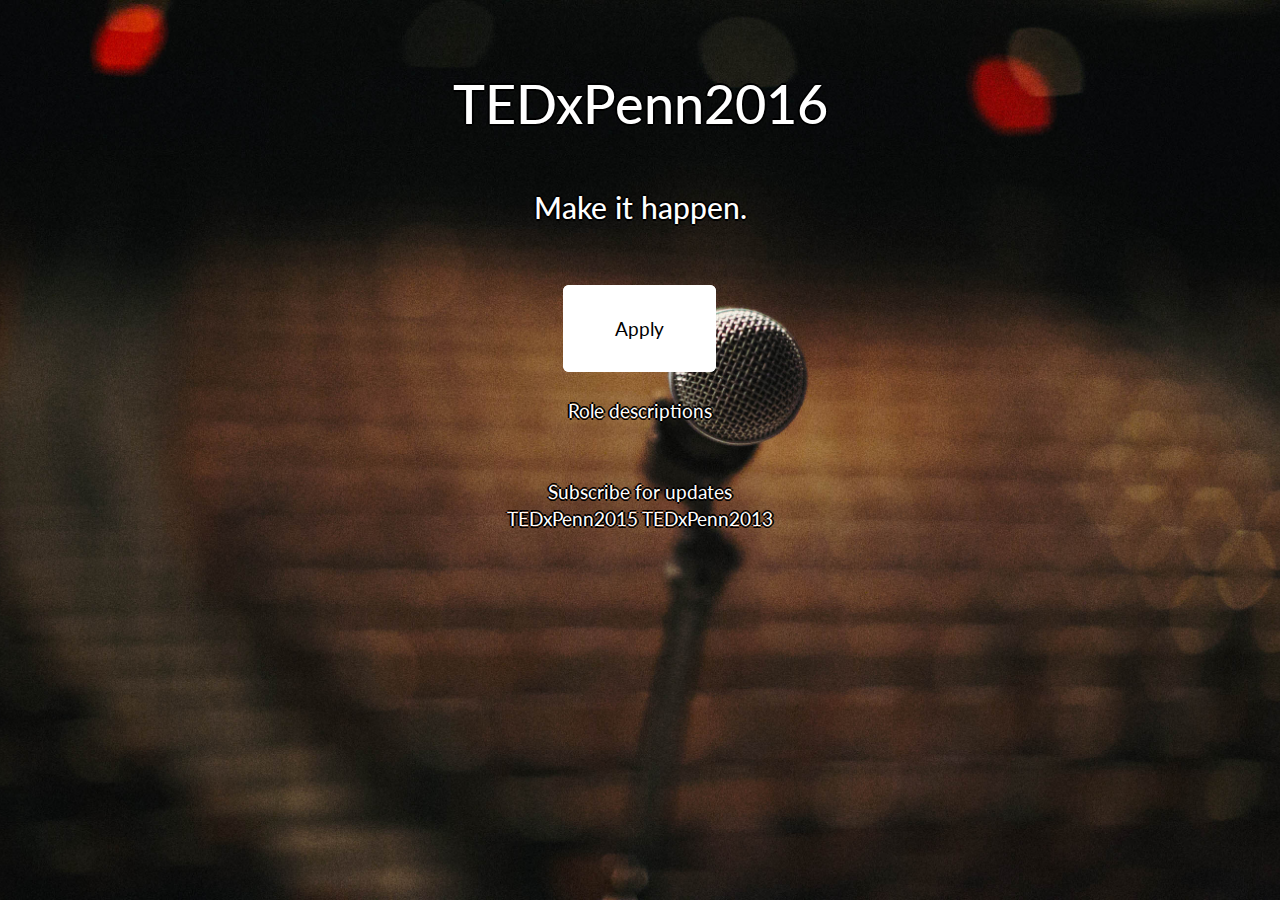
==== index.html @ ebef616d "Add modifications for 2016" ====
<!DOCTYPE html>
<html>
    <head>
        <meta name = "viewport" content="width=device-width, initial-scale=0.55">
        <link href='http://fonts.googleapis.com/css?family=Lato:100' rel='stylesheet' 
        type='text/css'>
        <link href="css/bootstrap.css" rel="stylesheet">
        <link href="css/2016.css" rel="stylesheet">
        <title>TEDxPenn</title>
    </head>
    <body>
        <br>
        <br>
        <center>
            <h1>TEDxPenn2016</h1>
            <br>
            <h2>Make it happen.</h2>
            <br>
            <br>
            <br>
            <row>
                <div class="col-xs-offset-4 col-xs-4">
                    <a class="button" href="https://tedxpenn1.typeform.com/to/QnKfgD">Apply</a> 
                </div>
            </row>
            <br>
            <br>
            <br>
            <a target="_blank" href="roles.pdf">Role descriptions</a>
            <br>
            <br>
            <br>
            <a target="_blank" href="https://docs.google.com/forms/d/1sdHmjMzsGASIdUgvTIoXC0RQLJNLHDoHKZWgAvU4Xmg/viewform">Subscribe for updates</a>
            <br>
            <a href="2015">TEDxPenn2015</a>
            <a target="_blank" href="https://www.youtube.com/watch?v=cl3yeLffsEE&list=PLsRNoUx8w3rM6SQzz6Bx3iY-ggjrY9UUf">TEDxPenn2013</a>
        </center>
    </body>
</html>

<!-- jQuery Version 1.11.0 -->
<script src="js/jquery-1.11.0.js"></script>
<!--
<script>
    $(document).ready(function(){
        var colors = ['#1abc9c', '#2ecc71', '#3498db', '#9b59b6', '#34495e',
                      '#16a085', '#27ae60', '#2980b9', '#8e44ad', '#2c3e50',
                      '#e67e22', '#e74c3c', '#95a5a6', '#f39c12', '#d35400',
                      '#c0392b', '#7f8c8d'];
        var currentColor = colors[Math.ceil(Math.random() * 17)];
        $('body').css('background-color', currentColor);
        $('.button').css('color', currentColor);
    });
</script>
-->
---- css/2016.css ----
body {
    color: #fff;
    font-family: Lato;
    font-size: 19px;
    background: url('background-image.jpg') no-repeat center center fixed;
    background-size: cover;
    text-shadow: -2px 0 black, 0 2px black, 2px 0 black, 0 -2px black;
}

a, a:hover {
    color: #fff;
}

h1 {
    font-size: 54px;
}

.button {
    background-color: #fff;
    border: 2px solid #fff;
    border-radius: 6px;
    padding: 30px 50px;
    margin-bottom: 20px;
    color: black;
    text-shadow: none;
}

.button:hover {
    color: black;
}
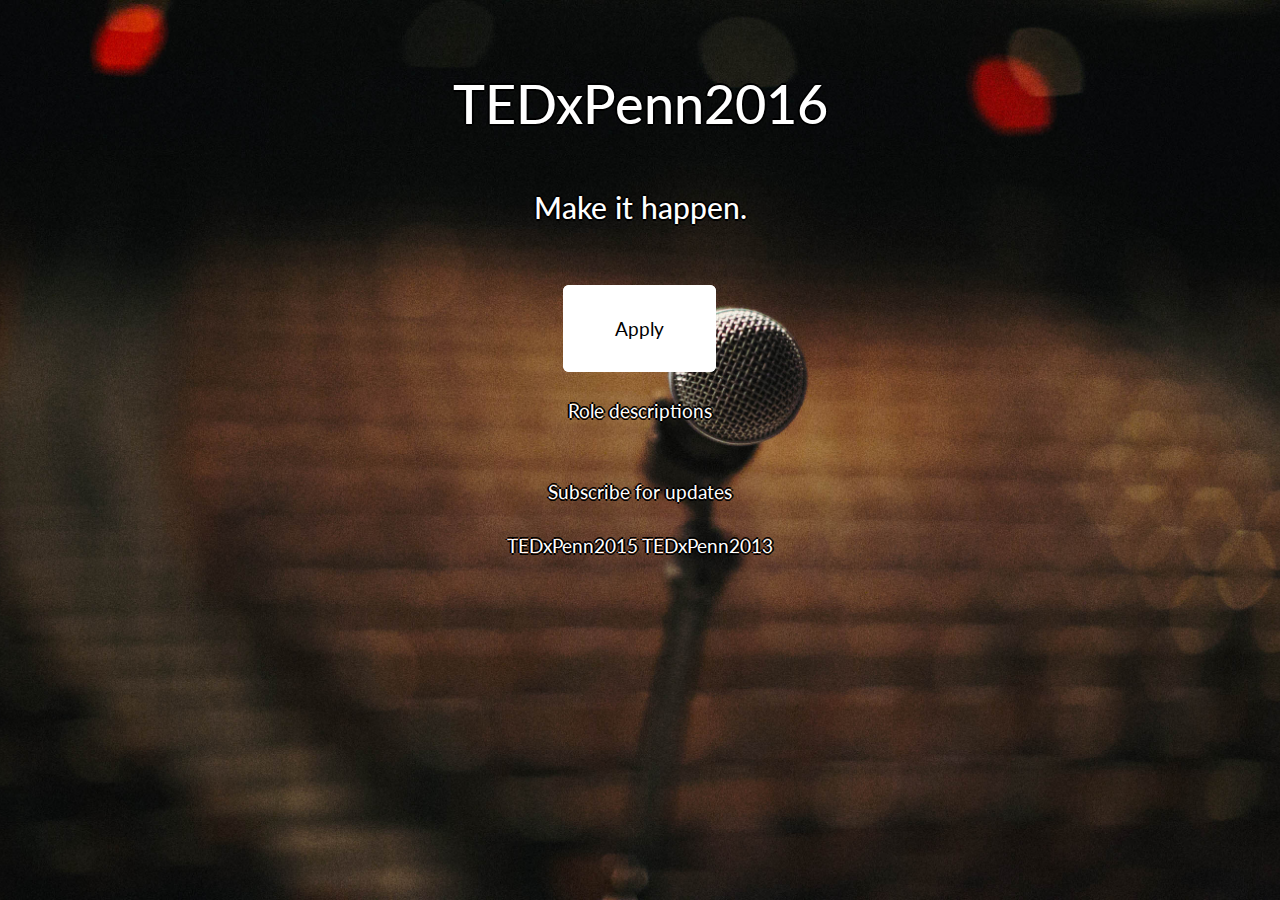
==== commit b48f8e20: "Add a line break after subscription URL" ====
--- a/index.html
+++ b/index.html
@@ -32,6 +32,7 @@
             <br>
             <a target="_blank" href="https://docs.google.com/forms/d/1sdHmjMzsGASIdUgvTIoXC0RQLJNLHDoHKZWgAvU4Xmg/viewform">Subscribe for updates</a>
             <br>
+            <br>
             <a href="2015">TEDxPenn2015</a>
             <a target="_blank" href="https://www.youtube.com/watch?v=cl3yeLffsEE&list=PLsRNoUx8w3rM6SQzz6Bx3iY-ggjrY9UUf">TEDxPenn2013</a>
         </center>
@@ -52,4 +53,4 @@
         $('.button').css('color', currentColor);
     });
 </script>
--->+-->
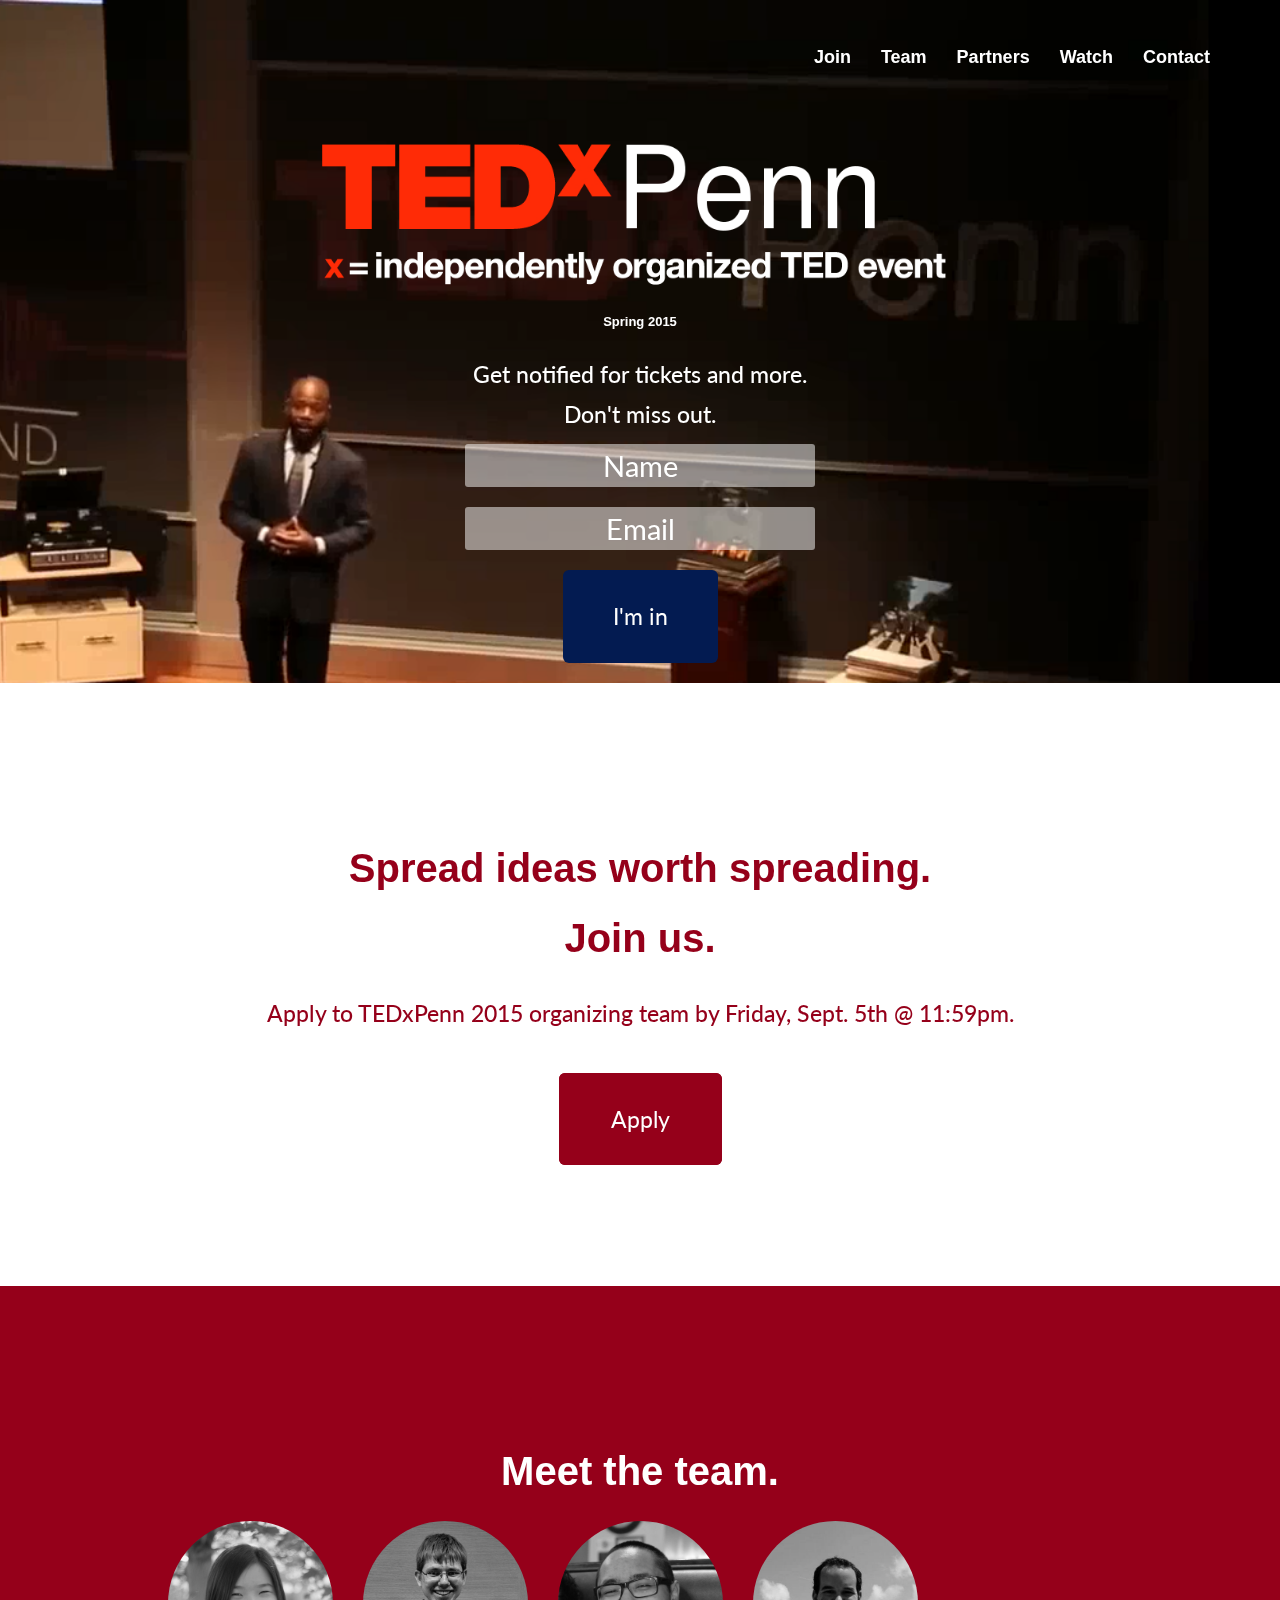
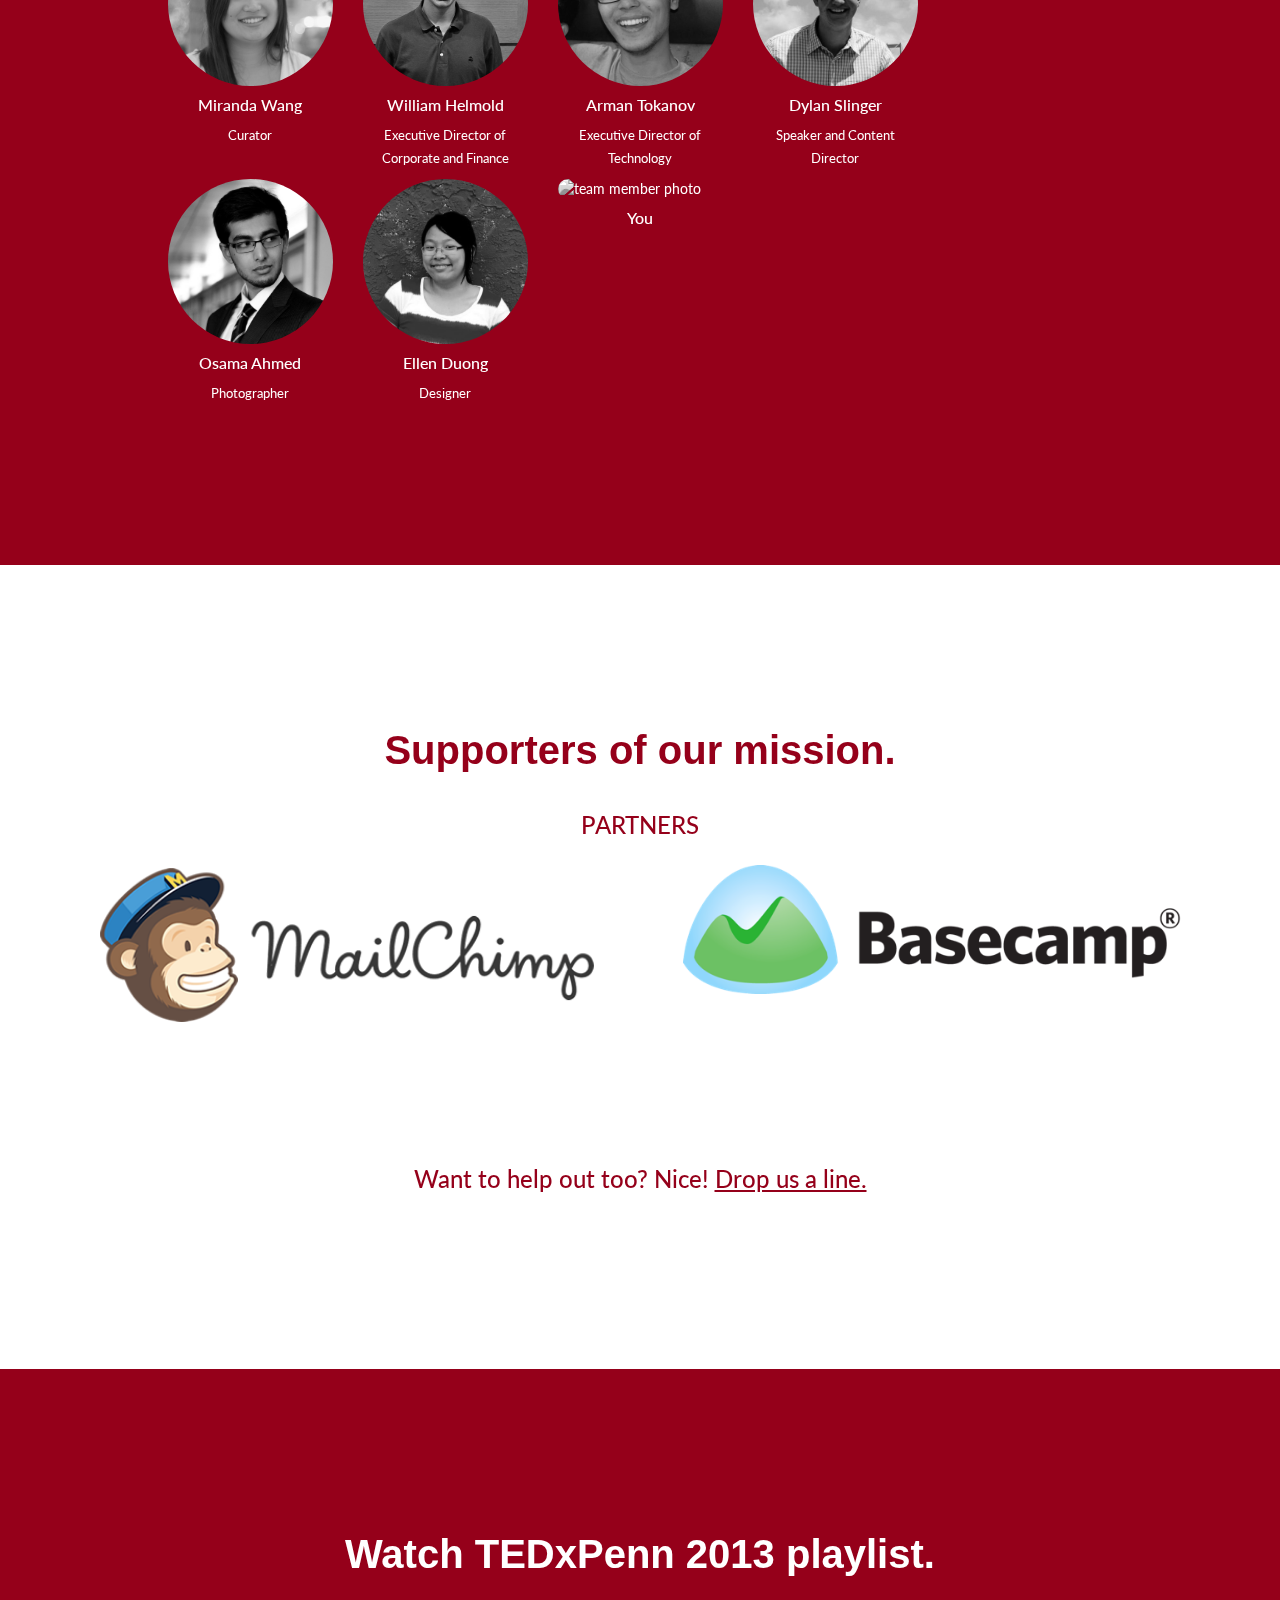
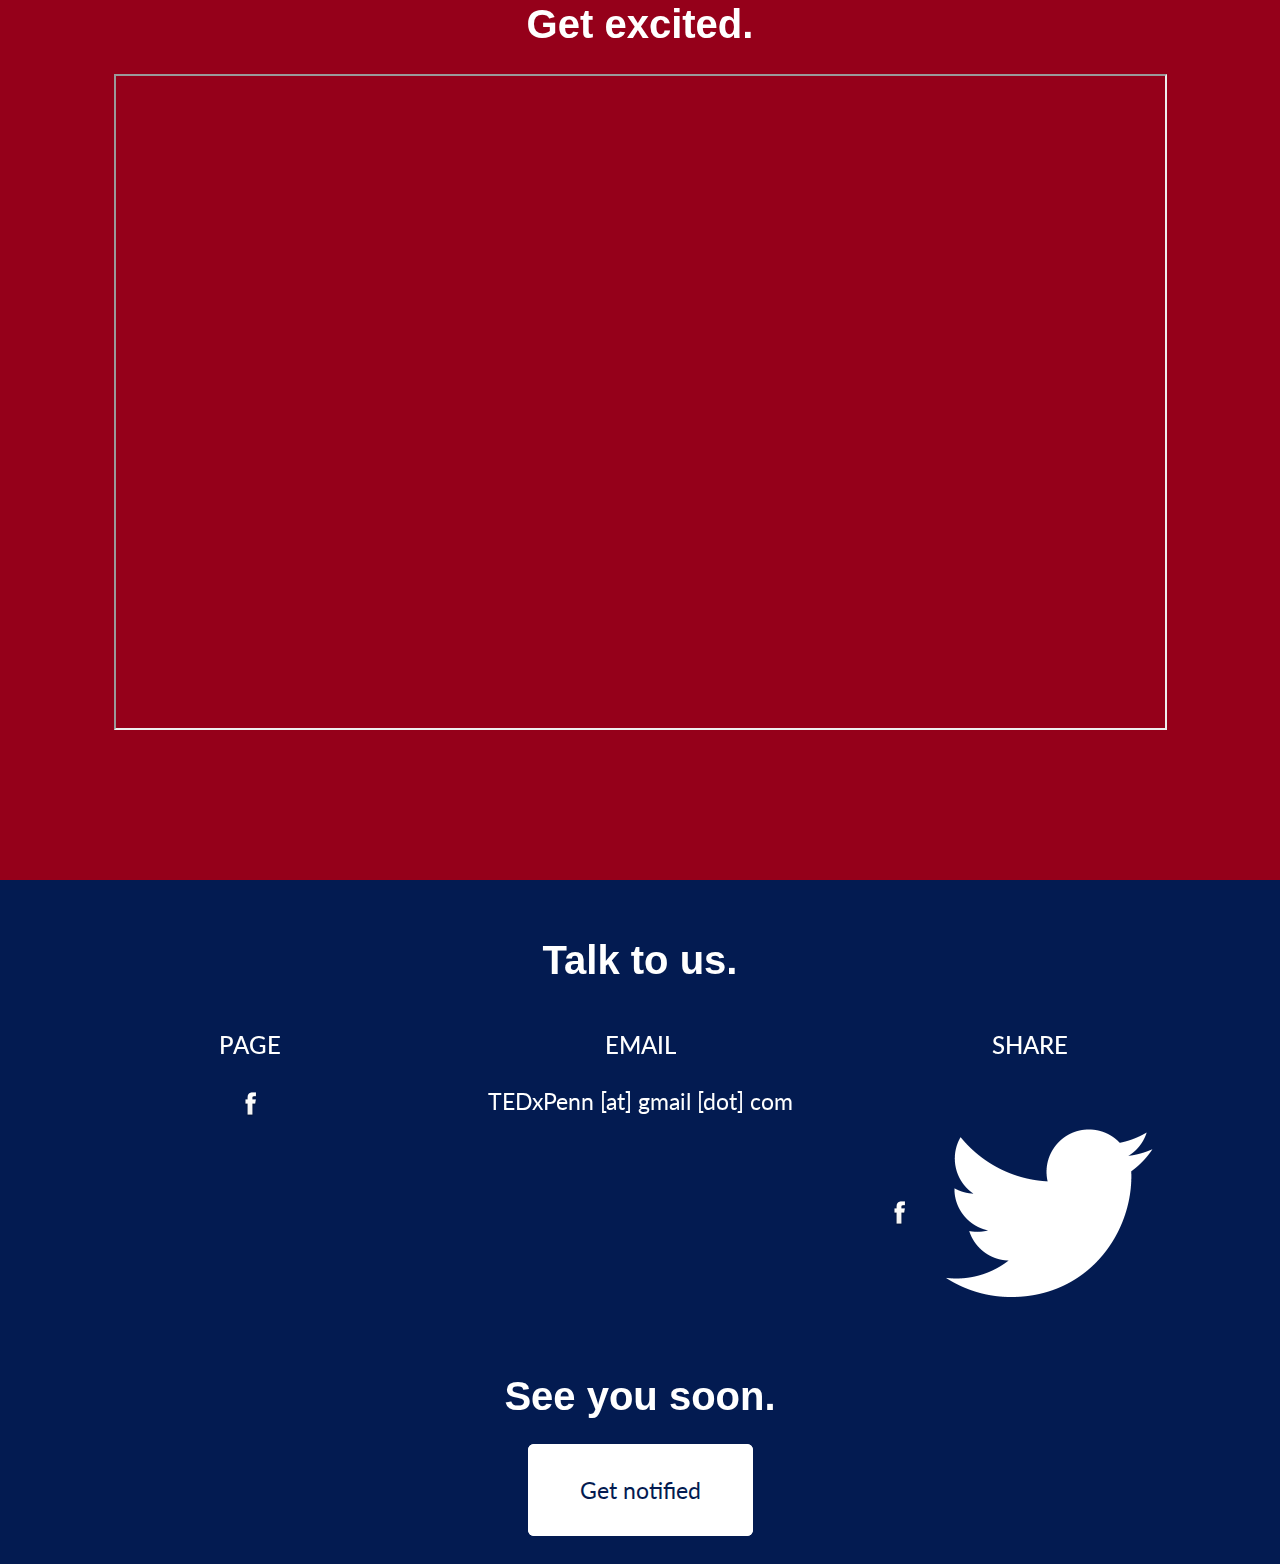
==== commit 035cea9d: "Update index.html" ====
--- a/index.html
+++ b/index.html
@@ -1,56 +1,397 @@
 <!DOCTYPE html>
-<html>
-    <head>
-        <meta name = "viewport" content="width=device-width, initial-scale=0.55">
-        <link href='http://fonts.googleapis.com/css?family=Lato:100' rel='stylesheet' 
+<html lang="en" xmlns="http://www.w3.org/1999/xhtml" 
+    xmlns:og="http://opengraphprotocol.org/schema/" 
+    xmlns:fb="http://developers.facebook.com/schema/">
+
+<head>
+
+    <meta charset="utf-8">
+    <meta http-equiv="X-UA-Compatible" content="IE=edge">
+    <meta name = "viewport" content="width=device-width, initial-scale=1">
+    <meta name = "keywords" content = "TED, TEDx, Penn, TEDxPenn, UPenn" />
+    <meta name = "description" property="og:description" content = "In the spirit of ideas worth spreading, TED has created a program called TEDx.
+TEDx is a program of local, self-organized events that bring people together to share a TED-like experience. Our event is call TEDx (place), where x=independently organized TED event. At our TEDx (place) event, TEDTalks video and live speakers will combine to spark deep discussion and connection in a small group.
+The TED Conference provides general guidance for the TEDx program, but individual TEDx events, including ours, are self-organized." />
+    <meta name="author" content="">
+    <meta property="og:title" content="TEDxPenn" />
+    <meta property="og:type" content="website" />
+    <meta property="og:url" content="http://tedxpenn.com/" />
+  <meta property="og:image" content="" />
+
+    <title>TEDxPenn</title>
+    <link rel="shortcut icon" href="img/TEDxPenn.ico" >
+
+    <!-- Bootstrap Core CSS -->
+    <link href="css/bootstrap.min.css" rel="stylesheet">
+
+    <!-- Custom CSS -->
+    <link href="css/agency.css" rel="stylesheet">
+
+    <!-- Custom Fonts -->
+    <link href='http://fonts.googleapis.com/css?family=Lato:300' rel='stylesheet' 
         type='text/css'>
-        <link href="css/bootstrap.css" rel="stylesheet">
-        <link href="css/2016.css" rel="stylesheet">
-        <title>TEDxPenn</title>
-    </head>
-    <body>
-        <br>
-        <br>
-        <center>
-            <h1>TEDxPenn2016</h1>
-            <br>
-            <h2>Make it happen.</h2>
-            <br>
-            <br>
-            <br>
-            <row>
-                <div class="col-xs-offset-4 col-xs-4">
-                    <a class="button" href="https://tedxpenn1.typeform.com/to/QnKfgD">Apply</a> 
-                </div>
-            </row>
-            <br>
-            <br>
-            <br>
-            <a target="_blank" href="roles.pdf">Role descriptions</a>
-            <br>
-            <br>
-            <br>
-            <a target="_blank" href="https://docs.google.com/forms/d/1sdHmjMzsGASIdUgvTIoXC0RQLJNLHDoHKZWgAvU4Xmg/viewform">Subscribe for updates</a>
-            <br>
-            <br>
-            <a href="2015">TEDxPenn2015</a>
-            <a target="_blank" href="https://www.youtube.com/watch?v=cl3yeLffsEE&list=PLsRNoUx8w3rM6SQzz6Bx3iY-ggjrY9UUf">TEDxPenn2013</a>
-        </center>
-    </body>
+
+    <!-- HTML5 Shim and Respond.js IE8 support of HTML5 elements and media queries -->
+    <!-- WARNING: Respond.js doesn't work if you view the page via file:// -->
+    <!--[if lt IE 9]>
+        <script src="https://oss.maxcdn.com/libs/html5shiv/3.7.0/html5shiv.js"></script>
+        <script src="https://oss.maxcdn.com/libs/respond.js/1.4.2/respond.min.js"></script>
+    <![endif]-->
+    <meta name="viewport" content="initial-scale=1">
+
+</head>
+
+<body id="page-top" class="index">
+
+    <!-- Navigation -->
+    <nav class="navbar navbar-default navbar-fixed-top">
+        <div class="container">
+            <!-- Brand and toggle get grouped for better mobile display -->
+            <div class="navbar-header page-scroll">
+                <button type="button" class="navbar-toggle" data-toggle="collapse" data-target="#bs-example-navbar-collapse-1">
+                    <span class="sr-only">Toggle navigation</span>
+                    <span class="icon-bar"></span>
+                    <span class="icon-bar"></span>
+                    <span class="icon-bar"></span>
+                </button>
+                <a class="navbar-brand page-scroll" href="#page-top" 
+                        id="notify">
+                    Get notified
+                </a>
+            </div>
+
+            <!-- Collect the nav links, forms, and other content for toggling -->
+            <div class="collapse navbar-collapse" id="bs-example-navbar-collapse-1">
+                <ul class="nav navbar-nav navbar-right ted-font" id="navbar-tabs">
+                    <li class="hidden">
+                        <a href="#page-top"></a>
+                    </li>
+                    <li>
+                        <a class="page-scroll" href="#join">Join</a>
+                    </li>
+                    <li>
+                        <a class="page-scroll" href="#team">Team</a>
+                    </li>
+                    <li>
+                        <a class="page-scroll" href="#partners">Partners</a>
+                    </li>
+                    <li>
+                        <a class="page-scroll" href="#watch">Watch</a>
+                    </li>
+                    <li>
+                        <a class="page-scroll" href="#contact">Contact</a>
+                    </li>
+                </ul>
+            </div>
+            <!-- /.navbar-collapse -->
+        </div>
+        <!-- /.container-fluid -->
+    </nav>
+
+    <!-- Header -->
+    <header>
+        <div class="container">
+            <video autoplay loop poster="css/main.png" id="bgvid">
+                <source src="video/main.mp4" type="video/mp4">
+            </video>
+            <center>
+                <a href="http://tedxpenn.com/">
+                    <img id="logo" src="img/logo.png" alt="TEDxPenn logo">
+                </a><br>
+                <p class="ted-font" id="date">Spring 2015</p>
+                <h2>Get notified for tickets and more.<br>
+                Don't miss out.</h2>
+                
+                <!-- Begin MailChimp Signup Form -->
+                <div id="mc_embed_signup">
+                    <form action="//tedxpenn.us8.list-manage.com/subscribe/post?u=0147fbad28e757b2425738e3f&amp;id=d2eab84c00" 
+                            method="post" id="mc-embedded-subscribe-form" 
+                            name="mc-embedded-subscribe-form" class="validate" 
+                            target="_blank" novalidate>
+	
+                        <div class="mc-field-group mce-email-div">
+	                        <input type="text" value="" name="FNAME" 
+	                                class="required" id="mce-FNAME" 
+	                                placeholder="Name">
+                        </div><br>
+                        
+                        <div class="mc-field-group mce-email-div">
+	                        <input type="email" value="" name="EMAIL" 
+	                                class="required email" id="mce-EMAIL" 
+	                                placeholder="Email">
+                        </div><br>
+
+                        <div id="mce-responses" class="clear">
+		                    <div class="response" id="mce-error-response" 
+		                            style="display:none"></div>
+		                    <div class="response" id="mce-success-response" 
+		                            style="display:none"></div>
+	                    </div>    
+	                
+	                    <!-- real people should not fill this in and expect good 
+	                    things - do not remove this or risk form bot signups-->
+                        <div style="position: absolute; left: -5000px;">
+                            <input type="text" name="b_0147fbad28e757b2425738e3f_d2eab84c00" 
+                                    tabindex="-1" value="">
+                        </div>
+    
+                        <div class="clear">
+                            <input type="submit" value="I'm in" 
+                                    name="subscribe" id="mc-embedded-subscribe" 
+                                    class="button blue">
+                        </div>
+                    </form>
+                </div>
+
+                <!--End mc_embed_signup-->
+            
+            </center>
+        </div>
+    </header>
+
+    <!-- Join section -->
+    <section id="join" class="white-bcg">
+        <div class="container">
+            <div class="row">
+                <div class="col-lg-12 text-center">
+                    <h2 class="section-heading red ted-font">Spread ideas worth spreading.<br>Join us.</h2>
+                    <h2 class="red">Apply to TEDxPenn 2015 organizing team by Friday, Sept. 5th @ 11:59pm.</h2><br><br><br>
+                    <a href="https://docs.google.com/forms/d/1JO6T2Loq5fiRt_en_wNxht_g2SR8WCumhqSYlgRSYCA/viewform" 
+                            target="_blank" class="button red" id="apply">
+                        Apply
+                    </a>
+                </div>
+            </div>
+
+        </div>
+    </section>
+
+    <!-- Team Section -->
+    <section id="team" class="bg-light-gray red-bcg">
+        <div class="container">
+            <div class="row">
+                <div class="col-lg-12 text-center">
+                    <h2 class="section-heading ted-font white">Meet the team.</h2>
+                </div>
+            </div>
+            
+            <!-- FIRST ROW -->
+            <div class="row">
+                <div class="col-md-2 col-md-offset-1 col-xs-6 portfolio-item">
+                    <img src="img/Miranda.jpg" class="img-responsive portraits"
+                            alt="team member photo" data-container="body"
+                            data-toggle="popover" data-placement="bottom" 
+                            data-content="Miranda is awesome.">
+                    <div class="portfolio-caption">
+                        <center><h4 class="white">Miranda Wang</h4>
+                        <p class="white">Curator</p></center>
+                    </div>
+                </div>
+                
+                <div class="col-md-2 col-xs-6 portfolio-item">
+                    <img src="img/Will.jpg" class="img-responsive portraits"
+                            alt="team member photo" data-container="body"
+                            data-toggle="popover" data-placement="bottom" 
+                            data-content="Will is awesome.">
+                    <div class="portfolio-caption">
+                        <center><h4 class="white">William Helmold</h4>
+                        <p class="white">
+                            Executive Director of Corporate and Finance
+                        </p></center>
+                    </div>
+                </div>
+                
+                <div class="col-md-2 col-xs-6 portfolio-item">
+                    <img src="img/Arman.jpg" class="img-responsive portraits"
+                            alt="team member photo" data-container="body"
+                            data-toggle="popover" data-placement="bottom" 
+                            data-content="Arman is a junior from Astana, Kazakhstan. He likes developing websites (do you like this one?), listening to Russian hip-hop, and reading Financial Times. Arman's favorite dish is finely-cooked Kazakh-style horse meat (miss it!).">
+                    <div class="portfolio-caption">
+                        <center><h4 class="white">Arman Tokanov</h4>
+                        <p class="white">
+                            Executive Director of Technology
+                        </p></center>
+                    </div>
+                </div>
+                
+                <div class="col-md-2 col-xs-6 portfolio-item">
+                    <img src="img/Dylan.jpg" class="img-responsive portraits"
+                            alt="team member photo" data-container="body"
+                            data-toggle="popover" data-placement="bottom" 
+                            data-content="Dylan is awesome.">
+                        <center><h4 class="white">Dylan Slinger</h4>
+                        <p class="white">
+                            Speaker and Content Director
+                        </p></center>
+                    </div>
+                </div>
+            
+            <!-- SECOND ROW -->    
+            <div class="row">
+                <div class="col-md-2 col-md-offset-1 col-xs-6 portfolio-item">
+                    <img src="img/Osama.jpg" class="img-responsive portraits"
+                            alt="team member photo" data-container="body"
+                            data-toggle="popover" data-placement="bottom" 
+                            data-content="Osama is a junior from Toronto, Canada. To balance out his academic life, he likes to unleash his creative side through photography, improvising on the piano and blogging..">
+                    <div class="portfolio-caption">
+                        <center><h4 class="white">Osama Ahmed</h4>
+                        <p class="white">Photographer</p></center>
+                    </div>
+                </div>
+                
+                <div class="col-md-2 col-xs-6 portfolio-item">
+                    <img src="img/Ellen.jpg" class="img-responsive portraits"
+                            alt="team member photo" data-container="body"
+                            data-toggle="popover" data-placement="bottom" 
+                            data-content="Ellen is awesome.">
+                    <div class="portfolio-caption">
+                        <center><h4 class="white">Ellen Duong</h4>
+                        <p class="white">
+                            Designer
+                        </p></center>
+                    </div>
+                </div>
+                
+                <div class="col-md-2 col-xs-6 portfolio-item">
+                    <a href="#join" class="page-scroll"><img src="img/you.jpg" class="img-responsive portraits"
+                            alt="team member photo" data-container="body"
+                            data-toggle="popover" data-placement="bottom" 
+                            data-content="Click to apply."></a>
+                    <div class="portfolio-caption">
+                        <center><h4 class="white">You</h4></center>
+                    </div>
+                </div>
+            
+            </div>
+
+        </div>
+    </section>
+
+    <!-- Partners Section -->
+    <section id="partners" class="white-bcg">
+        <div class="container">
+            <div class="row">
+                <div class="col-lg-12 text-center">
+                    <h2 class="section-heading red ted-font">Supporters of our mission.</h2>
+                    <h3 class="red">PARTNERS</h3>
+                </div>
+            </div>
+            <div class="row">
+                <div class="col-xs-6">
+                    <center>
+                        <a href="http://mailchimp.com/" target="_blank">
+                            <img src="img/MailChimp.png" alt="MailChimp logo" class="partners">
+                        </a>
+                    </center>
+                </div>
+                <div class="col-xs-6">
+                    <center>
+                        <a href="https://basecamp.com/" target="_blank">
+                            <img src="img/Basecamp.png" alt="Basecamp logo" class="partners">
+                        </a>
+                    </center>
+                </div>
+            </div>
+            <div class="row">
+                <div class="col-xs-12">
+                    <center><h3 class="red red-link">Want to help out too? Nice! <a class="page-scroll underline" href="#contact">Drop us a line.</a></h3></center>
+                </div>
+            </div>
+        </div>
+    </section>
+
+    <!-- Watch Section -->
+    <section id="watch" class="red-bcg">
+        <div class="container">
+            <div class="row">
+                <div class="col-lg-12 text-center">
+                    <h2 class="section-heading ted-font white">Watch TEDxPenn 2013 playlist.<br>
+                    Get excited.</h2>
+                </div>
+            </div>
+            <div class="row">
+                <center>
+                    <div style='position: relative; width: 90%; height: 0px; 
+                            padding-bottom: 56%;'>
+                        <iframe style='position: absolute; left: 0px; top: 0px; 
+                                width: 100%; height: 100%' src="//www.youtube.com/embed/videoseries?list=PLsRNoUx8w3rM6SQzz6Bx3iY-ggjrY9UUf" frameborder="1" allowfullscreen></iframe>
+                    </div>
+                </center>
+            </div>
+        </div>
+    </section>
+
+    <footer id="contact" class="blue">
+        <div class="container white">
+            <div class="row">
+                <div class="col-lg-12 text-center">
+                    <h2 class="section-heading ted-font">Talk to us.</h2>
+                </div>
+            </div>
+            
+            <div class="row">
+                <div class="col-xs-4">
+                    <h3>PAGE</h3>
+                </div>
+                <div class="col-xs-4">
+                    <h3>EMAIL</h3>
+                </div>
+                <div class="col-xs-4">
+                    <h3>SHARE</h3>
+                </div>
+            </div>
+                  
+            <div class="row">
+                <div class="col-xs-4">
+                    <a href="https://www.facebook.com/tedxupenn" target="_blank">
+                        <img src="img/facebook.png" alt="facebook icon">
+                    </a>
+                </div>
+                <div class="col-xs-4">
+                    TEDxPenn [at] gmail [dot] com
+                </div>
+                <div class="col-xs-4">
+                    <a href="http://www.facebook.com/share.php?u=https://www.tedxpenn.com/" target="_blank">
+                        <img src="img/facebook.png" alt="facebook icon">
+                    </a>
+                           
+                    <a href="http://twitter.com/share" target="_blank">
+                        <img src="img/twitter.png" alt="twitter icon">
+                    </a>
+                </div>
+            </div>
+            
+             <div class="row">
+                <div class="col-lg-12 text-center">
+                    <h2 class="section-heading ted-font">See you soon.</h2>
+                </div>
+            </div><br>
+            
+            <div class="row">
+                <div class="col-xs-12">
+                    <a class="page-scroll button" href="#page-top" id="notify-bottom">
+                        Get notified
+                    </a>
+                </div>
+            </div><br>
+        </div>
+    </footer>
+
+
+    <!-- jQuery Version 1.11.0 -->
+    <script src="js/jquery-1.11.0.js"></script>
+
+    <!-- Bootstrap Core JavaScript -->
+    <script src="js/bootstrap.min.js"></script>
+
+    <!-- Plugin JavaScript -->
+    <script src="http://cdnjs.cloudflare.com/ajax/libs/jquery-easing/1.3/jquery.easing.min.js"></script>
+    <script src="js/classie.js"></script>
+    <script src="js/cbpAnimatedHeader.js"></script>
+
+    <!-- Custom Theme JavaScript -->
+    <script src="js/agency.js"></script>
+
+</body>
+
 </html>
-
-<!-- jQuery Version 1.11.0 -->
-<script src="js/jquery-1.11.0.js"></script>
-<!--
-<script>
-    $(document).ready(function(){
-        var colors = ['#1abc9c', '#2ecc71', '#3498db', '#9b59b6', '#34495e',
-                      '#16a085', '#27ae60', '#2980b9', '#8e44ad', '#2c3e50',
-                      '#e67e22', '#e74c3c', '#95a5a6', '#f39c12', '#d35400',
-                      '#c0392b', '#7f8c8d'];
-        var currentColor = colors[Math.ceil(Math.random() * 17)];
-        $('body').css('background-color', currentColor);
-        $('.button').css('color', currentColor);
-    });
-</script>
--->
--- a/css/agency.css
+++ b/css/agency.css
@@ -0,0 +1,1262 @@
+/*!
+ * Start Bootstrap - Agency Bootstrap Theme (http://startbootstrap.com)
+ * Code licensed under the Apache License v2.0.
+ * For details, see http://www.apache.org/licenses/LICENSE-2.0.
+ */
+
+body {
+    overflow-x: hidden;
+    font-family: Lato, Helvetica Neue, Helvetica, Arial, sans-serif;
+    webkit-tap-highlight-color: #fed136;
+    font-size: 14px;
+}
+
+.text-muted {
+    /*color: #777;*/
+}
+
+.text-primary {
+    color: #fed136;
+}
+
+p {
+    font-size: 13px;
+    line-height: 1.75;
+}
+
+p.large {
+    font-size: 16px;
+}
+
+a,
+a:hover,
+a:focus,
+a:active,
+a.active {
+    outline: 0;
+}
+
+a {
+    color: #fff;
+}
+
+a:hover,
+a:focus,
+a:active,
+a.active {
+    color: #fff;
+}
+
+h1,
+h2,
+h3,
+h4,
+h5,
+h6 {
+    font-family: Lato, Helvetica Neue, Helvetica, Arial, sans-serif;
+}
+
+.img-centered {
+    margin: 0 auto;
+}
+
+.bg-light-gray {
+    background-color: #f7f7f7;
+}
+
+.bg-darkest-gray {
+    background-color: #222;
+}
+
+.btn-primary {
+    border-color: #fed136;
+    text-transform: uppercase;
+    font-family: Montserrat,"Helvetica Neue",Helvetica,Arial,sans-serif;
+    font-weight: 700;
+    color: #fff;
+    background-color: #fed136;
+}
+
+.btn-primary:hover,
+.btn-primary:focus,
+.btn-primary:active,
+.btn-primary.active,
+.open .dropdown-toggle.btn-primary {
+    border-color: #f6bf01;
+    color: #fff;
+    background-color: #fec503;
+}
+
+.btn-primary:active,
+.btn-primary.active,
+.open .dropdown-toggle.btn-primary {
+    background-image: none;
+}
+
+.btn-primary.disabled,
+.btn-primary[disabled],
+fieldset[disabled] .btn-primary,
+.btn-primary.disabled:hover,
+.btn-primary[disabled]:hover,
+fieldset[disabled] .btn-primary:hover,
+.btn-primary.disabled:focus,
+.btn-primary[disabled]:focus,
+fieldset[disabled] .btn-primary:focus,
+.btn-primary.disabled:active,
+.btn-primary[disabled]:active,
+fieldset[disabled] .btn-primary:active,
+.btn-primary.disabled.active,
+.btn-primary[disabled].active,
+fieldset[disabled] .btn-primary.active {
+    border-color: #fed136;
+    background-color: #fed136;
+}
+
+.btn-primary .badge {
+    color: #fed136;
+    background-color: #fff;
+}
+
+.btn-xl {
+    padding: 20px 40px;
+    border-color: #fed136;
+    border-radius: 3px;
+    text-transform: uppercase;
+    font-family: Montserrat,"Helvetica Neue",Helvetica,Arial,sans-serif;
+    font-size: 18px;
+    font-weight: 700;
+    color: #fff;
+    background-color: #fed136;
+}
+
+.btn-xl:hover,
+.btn-xl:focus,
+.btn-xl:active,
+.btn-xl.active,
+.open .dropdown-toggle.btn-xl {
+    border-color: #f6bf01;
+    color: #fff;
+    background-color: #fec503;
+}
+
+.btn-xl:active,
+.btn-xl.active,
+.open .dropdown-toggle.btn-xl {
+    background-image: none;
+}
+
+.btn-xl.disabled,
+.btn-xl[disabled],
+fieldset[disabled] .btn-xl,
+.btn-xl.disabled:hover,
+.btn-xl[disabled]:hover,
+fieldset[disabled] .btn-xl:hover,
+.btn-xl.disabled:focus,
+.btn-xl[disabled]:focus,
+fieldset[disabled] .btn-xl:focus,
+.btn-xl.disabled:active,
+.btn-xl[disabled]:active,
+fieldset[disabled] .btn-xl:active,
+.btn-xl.disabled.active,
+.btn-xl[disabled].active,
+fieldset[disabled] .btn-xl.active {
+    border-color: #fed136;
+    background-color: #fed136;
+}
+
+.btn-xl .badge {
+    color: #fed136;
+    background-color: #fff;
+}
+
+.navbar-default {
+    border-color: transparent;
+    background-color: #031b51;
+}
+
+.navbar-default .navbar-brand:hover,
+.navbar-default .navbar-brand:focus,
+.navbar-default .navbar-brand:active,
+.navbar-default .navbar-brand.active {
+    color: #031b51;
+}
+
+.navbar-default .navbar-collapse {
+    border-color: rgba(255,255,255,.02);
+}
+
+.navbar-default .navbar-toggle {
+    border-color: #031b51;
+    background-color: #042f92;
+}
+
+.navbar-default .navbar-toggle .icon-bar {
+    background-color: #fff;
+}
+
+.navbar-default .navbar-toggle:hover,
+.navbar-default .navbar-toggle:focus {
+    background-color: #042f92;
+}
+
+.navbar-default .nav li a {
+    color: #fff;
+}
+
+.navbar-default .nav li a:hover,
+.navbar-default .nav li.active a:focus {
+    outline: 0;
+    color: #031b51;
+    background-color: #fff;
+}
+
+.navbar-default .navbar-nav > li > a {
+    color: #fff;
+}
+
+.navbar-default .navbar-nav>.active>a {
+    border-radius: 0;
+    color: #031b51;
+    background-color: #fff;
+}
+
+.navbar-default .navbar-nav>.active>a:hover,
+.navbar-default .navbar-nav>.active>a:focus {
+    color: #031b51;
+    background-color: #fff;
+}
+
+@media(min-width:768px) {
+    .navbar-default {
+        padding: 25px 0;
+        border: 0;
+        background-color: transparent;
+        -webkit-transition: padding .3s;
+        -moz-transition: padding .3s;
+        transition: padding .3s;
+    }
+
+    .navbar-default .navbar-brand {
+        font-size: 2em;
+        -webkit-transition: all .3s;
+        -moz-transition: all .3s;
+        transition: all .3s;
+    }
+
+    .navbar-default .navbar-nav>.active>a {
+    }
+
+    .navbar-default.navbar-shrink {
+        padding: 0;
+        background-color: #031b51;
+    }
+
+    .navbar-default.navbar-shrink .navbar-brand {
+        font-size: 1.5em;
+    }
+}
+
+header {
+    text-align: center;
+    color: #fff;
+    background-attachment: scroll;
+    background-position: center center;
+    background-repeat: none;
+    -webkit-background-size: cover;
+    -moz-background-size: cover;
+    background-size: cover;
+    -o-background-size: cover;
+
+}
+
+header .intro-text {
+    padding-top: 100px;
+    padding-bottom: 50px;
+}
+
+header .intro-text .intro-lead-in {
+    margin-bottom: 25px;
+    font-family: "Droid Serif","Helvetica Neue",Helvetica,Arial,sans-serif;
+    font-size: 22px;
+    font-style: italic;
+    line-height: 22px;
+}
+
+header .intro-text .intro-heading {
+    margin-bottom: 25px;
+    text-transform: uppercase;
+    font-family: Montserrat,"Helvetica Neue",Helvetica,Arial,sans-serif;
+    font-size: 50px;
+    font-weight: 700;
+    line-height: 50px;
+}
+
+@media(min-width:768px) {
+    header .intro-text {
+        padding-top: 300px;
+        padding-bottom: 200px;
+    }
+
+    header .intro-text .intro-lead-in {
+        margin-bottom: 25px;
+        font-family: "Droid Serif","Helvetica Neue",Helvetica,Arial,sans-serif;
+        font-size: 40px;
+        font-style: italic;
+        line-height: 40px;
+    }
+
+    header .intro-text .intro-heading {
+        margin-bottom: 50px;
+        text-transform: uppercase;
+        font-family: Montserrat,"Helvetica Neue",Helvetica,Arial,sans-serif;
+        font-size: 75px;
+        font-weight: 700;
+        line-height: 75px;
+    }
+}
+
+section {
+    padding: 100px 0;
+}
+
+section h2.section-heading {
+    margin-top: 0;
+    margin-bottom: 15px;
+    font-size: 40px;
+    line-height: 70px;
+}
+
+section h3.section-subheading {
+    margin-bottom: 75px;
+    text-transform: none;
+    font-family: "Droid Serif","Helvetica Neue",Helvetica,Arial,sans-serif;
+    font-size: 16px;
+    font-style: italic;
+    font-weight: 400;
+}
+
+@media(min-width:768px) {
+    section {
+        padding: 150px 0;
+    }
+}
+
+.service-heading {
+    margin: 15px 0;
+    text-transform: none;
+}
+
+#portfolio .portfolio-item {
+    right: 0;
+    margin: 0 0 15px;
+}
+
+#portfolio .portfolio-item .portfolio-link {
+    display: block;
+    position: relative;
+    margin: 0 auto;
+    max-width: 400px;
+}
+
+#portfolio .portfolio-item .portfolio-link .portfolio-hover {
+    position: absolute;
+    width: 100%;
+    height: 100%;
+    opacity: 0;
+    background: rgba(254,209,54,.9);
+    -webkit-transition: all ease .5s;
+    -moz-transition: all ease .5s;
+    transition: all ease .5s;
+}
+
+#portfolio .portfolio-item .portfolio-link .portfolio-hover:hover {
+    opacity: 1;
+}
+
+#portfolio .portfolio-item .portfolio-link .portfolio-hover .portfolio-hover-content {
+    position: absolute;
+    top: 50%;
+    width: 100%;
+    height: 20px;
+    margin-top: -12px;
+    text-align: center;
+    font-size: 20px;
+    color: #fff;
+}
+
+#portfolio .portfolio-item .portfolio-link .portfolio-hover .portfolio-hover-content i {
+    margin-top: -12px;
+}
+
+#portfolio .portfolio-item .portfolio-link .portfolio-hover .portfolio-hover-content h3,
+#portfolio .portfolio-item .portfolio-link .portfolio-hover .portfolio-hover-content h4 {
+    margin: 0;
+}
+
+#portfolio .portfolio-item .portfolio-caption {
+    margin: 0 auto;
+    padding: 25px;
+    max-width: 400px;
+    text-align: center;
+    background-color: #fff;
+}
+
+#portfolio .portfolio-item .portfolio-caption h4 {
+    margin: 0;
+    text-transform: none;
+}
+
+#portfolio .portfolio-item .portfolio-caption p {
+    margin: 0;
+    font-family: "Droid Serif","Helvetica Neue",Helvetica,Arial,sans-serif;
+    font-size: 16px;
+    font-style: italic;
+}
+
+#portfolio * {
+    z-index: 2;
+}
+
+@media(min-width:767px) {
+    #portfolio .portfolio-item {
+        margin: 0 0 30px;
+    }
+}
+
+.timeline {
+    position: relative;
+    padding: 0;
+    list-style: none;
+}
+
+.timeline:before {
+    content: "";
+    position: absolute;
+    top: 0;
+    bottom: 0;
+    left: 40px;
+    width: 2px;
+    margin-left: -1.5px;
+    background-color: #f1f1f1;
+}
+
+.timeline>li {
+    position: relative;
+    margin-bottom: 50px;
+    min-height: 50px;
+}
+
+.timeline>li:before,
+.timeline>li:after {
+    content: " ";
+    display: table;
+}
+
+.timeline>li:after {
+    clear: both;
+}
+
+.timeline>li .timeline-panel {
+    float: right;
+    position: relative;
+    width: 100%;
+    padding: 0 20px 0 100px;
+    text-align: left;
+}
+
+.timeline>li .timeline-panel:before {
+    right: auto;
+    left: -15px;
+    border-right-width: 15px;
+    border-left-width: 0;
+}
+
+.timeline>li .timeline-panel:after {
+    right: auto;
+    left: -14px;
+    border-right-width: 14px;
+    border-left-width: 0;
+}
+
+.timeline>li .timeline-image {
+    z-index: 100;
+    position: absolute;
+    left: 0;
+    width: 80px;
+    height: 80px;
+    margin-left: 0;
+    border: 7px solid #f1f1f1;
+    border-radius: 100%;
+    text-align: center;
+    color: #fff;
+    background-color: #fed136;
+}
+
+.timeline>li .timeline-image h4 {
+    margin-top: 12px;
+    font-size: 10px;
+    line-height: 14px;
+}
+
+.timeline>li.timeline-inverted>.timeline-panel {
+    float: right;
+    padding: 0 20px 0 100px;
+    text-align: left;
+}
+
+.timeline>li.timeline-inverted>.timeline-panel:before {
+    right: auto;
+    left: -15px;
+    border-right-width: 15px;
+    border-left-width: 0;
+}
+
+.timeline>li.timeline-inverted>.timeline-panel:after {
+    right: auto;
+    left: -14px;
+    border-right-width: 14px;
+    border-left-width: 0;
+}
+
+.timeline>li:last-child {
+    margin-bottom: 0;
+}
+
+.timeline .timeline-heading h4 {
+    margin-top: 0;
+    color: inherit;
+}
+
+.timeline .timeline-heading h4.subheading {
+    text-transform: none;
+}
+
+.timeline .timeline-body>p,
+.timeline .timeline-body>ul {
+    margin-bottom: 0;
+}
+
+@media(min-width:768px) {
+    .timeline:before {
+        left: 50%;
+    }
+
+    .timeline>li {
+        margin-bottom: 100px;
+        min-height: 100px;
+    }
+
+    .timeline>li .timeline-panel {
+        float: left;
+        width: 41%;
+        padding: 0 20px 20px 30px;
+        text-align: right;
+    }
+
+    .timeline>li .timeline-image {
+        left: 50%;
+        width: 100px;
+        height: 100px;
+        margin-left: -50px;
+    }
+
+    .timeline>li .timeline-image h4 {
+        margin-top: 16px;
+        font-size: 13px;
+        line-height: 18px;
+    }
+
+    .timeline>li.timeline-inverted>.timeline-panel {
+        float: right;
+        padding: 0 30px 20px 20px;
+        text-align: left;
+    }
+}
+
+@media(min-width:992px) {
+    .timeline>li {
+        min-height: 150px;
+    }
+
+    .timeline>li .timeline-panel {
+        padding: 0 20px 20px;
+    }
+
+    .timeline>li .timeline-image {
+        width: 150px;
+        height: 150px;
+        margin-left: -75px;
+    }
+
+    .timeline>li .timeline-image h4 {
+        margin-top: 30px;
+        font-size: 18px;
+        line-height: 26px;
+    }
+
+    .timeline>li.timeline-inverted>.timeline-panel {
+        padding: 0 20px 20px;
+    }
+}
+
+@media(min-width:1200px) {
+    .timeline>li {
+        min-height: 170px;
+    }
+
+    .timeline>li .timeline-panel {
+        padding: 0 20px 20px 100px;
+    }
+
+    .timeline>li .timeline-image {
+        width: 170px;
+        height: 170px;
+        margin-left: -85px;
+    }
+
+    .timeline>li .timeline-image h4 {
+        margin-top: 40px;
+    }
+
+    .timeline>li.timeline-inverted>.timeline-panel {
+        padding: 0 100px 20px 20px;
+    }
+}
+
+.team-member {
+    margin-bottom: 50px;
+    text-align: center;
+}
+
+.team-member img {
+    margin: 0 auto;
+    border: 7px solid #fff;
+}
+
+.team-member h4 {
+    margin-top: 25px;
+    margin-bottom: 0;
+    text-transform: none;
+}
+
+.team-member p {
+    margin-top: 0;
+}
+
+aside.clients img {
+    margin: 50px auto;
+}
+
+footer {
+    padding: 25px 0;
+    text-align: center;
+}
+
+footer span.copyright {
+    text-transform: uppercase;
+    text-transform: none;
+    font-family: Montserrat,"Helvetica Neue",Helvetica,Arial,sans-serif;
+    line-height: 40px;
+}
+
+footer ul.quicklinks {
+    margin-bottom: 0;
+    text-transform: uppercase;
+    text-transform: none;
+    font-family: Montserrat,"Helvetica Neue",Helvetica,Arial,sans-serif;
+    line-height: 40px;
+}
+
+ul.social-buttons {
+    margin-bottom: 0;
+}
+
+ul.social-buttons li a {
+    display: block;
+    width: 40px;
+    height: 40px;
+    border-radius: 100%;
+    font-size: 20px;
+    line-height: 40px;
+    outline: 0;
+    color: #fff;
+    background-color: #222;
+    -webkit-transition: all .3s;
+    -moz-transition: all .3s;
+    transition: all .3s;
+}
+
+ul.social-buttons li a:hover,
+ul.social-buttons li a:focus,
+ul.social-buttons li a:active {
+    background-color: #fed136;
+}
+
+.btn:focus,
+.btn:active,
+.btn.active,
+.btn:active:focus {
+    outline: 0;
+}
+
+.portfolio-modal .modal-content {
+    padding: 100px 0;
+    min-height: 100%;
+    border: 0;
+    border-radius: 0;
+    text-align: center;
+    background-clip: border-box;
+    -webkit-box-shadow: none;
+    box-shadow: none;
+}
+
+.portfolio-modal .modal-content h2 {
+    margin-bottom: 15px;
+    font-size: 3em;
+}
+
+.portfolio-modal .modal-content p {
+    margin-bottom: 30px;
+}
+
+.portfolio-modal .modal-content p.item-intro {
+    margin: 20px 0 30px;
+    font-family: "Droid Serif","Helvetica Neue",Helvetica,Arial,sans-serif;
+    font-size: 16px;
+    font-style: italic;
+}
+
+.portfolio-modal .modal-content ul.list-inline {
+    margin-top: 0;
+    margin-bottom: 30px;
+}
+
+.portfolio-modal .modal-content img {
+    margin-bottom: 30px;
+}
+
+.portfolio-modal .close-modal {
+    position: absolute;
+    top: 25px;
+    right: 25px;
+    width: 75px;
+    height: 75px;
+    background-color: transparent;
+    cursor: pointer;
+}
+
+.portfolio-modal .close-modal:hover {
+    opacity: .3;
+}
+
+.portfolio-modal .close-modal .lr {
+    z-index: 1051;
+    width: 1px;
+    height: 75px;
+    margin-left: 35px;
+    background-color: #222;
+    -webkit-transform: rotate(45deg);
+    -ms-transform: rotate(45deg);
+    transform: rotate(45deg);
+}
+
+.portfolio-modal .close-modal .lr .rl {
+    z-index: 1052;
+    width: 1px;
+    height: 75px;
+    background-color: #222;
+    -webkit-transform: rotate(90deg);
+    -ms-transform: rotate(90deg);
+    transform: rotate(90deg);
+}
+
+::-moz-selection {
+    text-shadow: none;
+    background: #fed136;
+}
+
+::selection {
+    text-shadow: none;
+}
+
+img::selection {
+    background: 0 0;
+}
+
+img::-moz-selection {
+    background: 0 0;
+}
+
+.ted-font {
+    font-family: "Helvetica Neue Custom", "Helvetica Neue", Helvetica, Arial, sans-serif;
+    font-weight: 900;
+}
+
+#updates-div {
+    position: relative;
+    width: 100%;
+    height: 0px; 
+    padding-bottom: 65%;
+}
+
+.show-in-mobile {
+    display: none;
+}
+
+/* iPad [portrait + landscape] */
+@media only screen and (min-device-width: 768px) and (max-device-width: 1024px) {
+
+    header {
+        background-image: url('main.png')
+    }
+    
+    video#bgvid {
+        display: none;
+    }
+    
+}
+
+/* iPhone [portrait + landscape] */
+@media only screen and (max-device-width: 480px) {
+	header {
+    background-image: url('main.png')
+    }
+    
+    video#bgvid {
+        display: none;
+    }
+    
+    .hide-me {
+        display: none !important;
+    }
+    
+    #updates-div {
+        padding-bottom: 1%;
+    }
+    
+    .show-in-mobile {
+        display: inherit;
+    }
+    
+    .ei-slider{
+        height: 400px;
+    }
+
+}
+    
+video#bgvid {
+    position: fixed; right: 0; bottom: 0;
+    min-width: 100%; min-height: 100%;
+    width: auto; height: auto; z-index: -100;
+    background: url(main.png) no-repeat;
+    background-size: cover;
+}
+
+#logo {
+    margin-top: 120px;
+    width: 60%;
+}
+
+.date {
+    font-size: 29px;
+}
+
+.mce-email-div {
+    max-width: 350px;
+}
+
+#mce-EMAIL, #mce-FNAME {
+    background-color:rgba(255,255,255,0.5);
+    border: 0;
+    border-radius: 3px;
+    font-size: 29px;
+    color: inherit;
+    font-family: inherit;
+    box-shadow: none;
+    text-align:center;
+    width: 100%;
+}
+
+#mce-EMAIL:focus, #mce-FNAME:focus {
+    outline: 0;
+}
+
+h2 {
+	font-size: 23px;
+    line-height: 40px;
+}
+
+.blue {
+    background-color: #031b51;
+}
+#navbar-tabs {
+    font-size: 18px;
+}
+
+.navbar-nav>li>a {
+    padding-top: 22px;
+    padding-bottom: 22px;
+}
+
+.navbar-toggle {
+    margin-top: 12px;
+}
+#notify {
+    display: none;
+    color: #031b51;
+    background-color: #fff;
+    margin-top: 7px;
+    font-family: Lato, Helvetica Neue, Helvetica, Arial, sans-serif;
+    font-size: 19px;
+    border: solid 2px #fff;
+    border-radius: 6px;
+    padding: 13px 13px;
+}
+
+#notify:hover {
+    color: #fff;
+    background-color: #031b51;
+    
+}
+
+.trans li a:hover {
+    background-color: transparent !important;
+    color: #fff !important;
+}
+
+.white-bcg {
+    background-color: #fff;
+}
+
+.red {
+    color: #95001a;
+}
+
+a.red {
+    color: #fff;
+    background-color: #95001a;
+}
+
+a.red:hover {
+    color: #95001a;
+    background-color: #fff;
+    text-decoration: none;
+}
+
+.button {
+    font-size: 23px;
+    font-family: inherit;
+    color: inherit;
+    border: 0;
+    border-radius: 6px;
+    padding: 30px 50px;
+    margin-bottom: 20px;
+}
+
+a#apply {
+    border: 2px solid #95001a;
+}
+
+.white {
+    color: #fff;
+}
+
+.red-bcg {
+    background-color: #95001a;
+}
+
+
+.portraits {
+    border-radius: 175px;
+    filter: url("data:image/svg+xml;utf8,<svg xmlns=\'http://www.w3.org/2000/svg\'><filter id=\'grayscale\'><feColorMatrix type=\'matrix\' values=\'0.3333 0.3333 0.3333 0 0 0.3333 0.3333 0.3333 0 0 0.3333 0.3333 0.3333 0 0 0 0 0 1 0\'/></filter></svg>#grayscale"); /* Firefox 10+, Firefox on Android */    
+   -webkit-filter: grayscale(100%);
+   -moz-filter: grayscale(100%);
+   -ms-filter: grayscale(100%);
+   filter: grayscale(100%);
+   filter: gray; /* IE 6-9 */
+}
+
+.portraits:hover {
+   -webkit-filter: none;
+   -moz-filter: none;
+   -ms-filter: none;
+   filter: none;
+}
+
+.popover {
+    background-color: #031b51;
+    color: white;
+    text-align: center;
+}
+
+.popover.bottom .arrow:after {
+    border-bottom-color: #031b51;
+}
+
+iframe.youtube {
+    border: 3px solid #fff;
+    width: 100%;
+    position: absolute; 
+    left: 0px; 
+    top: 0px; 
+    height: 100%;
+}
+
+.partners {
+    width: 90%;
+    margin-bottom: 115px;
+}
+
+.section-heading {
+    font-size: 40px;
+    line-height: 70px;
+}
+
+footer {
+    font-size: 23px;
+}
+
+::-webkit-input-placeholder { /* WebKit browsers */
+    color:    #FFF;
+}
+:-moz-placeholder { /* Mozilla Firefox 4 to 18 */
+    color:    #FFF;
+}
+::-moz-placeholder { /* Mozilla Firefox 19+ */
+    color:    #FFF;
+}
+:-ms-input-placeholder { /* Internet Explorer 10+ */
+    color:    #FFF;
+}
+
+h3 {
+    line-height: 40px;
+    margin-bottom: 20px;
+}
+.underline {
+    text-decoration: underline;
+}
+
+.red-link a {
+    color: #95001a;
+}
+
+#notify-bottom {
+    color: #031b51;
+    background-color: #fff;
+    border: solid 2px #fff;
+    white-space: nowrap;
+}
+
+#notify-bottom:hover {
+    color: #fff;
+    background-color: #031b51;
+    text-decoration: none;
+}
+
+.icons {
+    width: 32px;
+}
+#ss-submit {
+    color: #fff;
+    background-color: #95001a;
+    border: 2px solid #95001a;
+}
+
+#ss-submit:hover {
+    color: #95001a;
+    background-color: #fff;
+    border: 2px solid #95001a;
+}
+
+.red-button {
+    color: #fff;
+    background-color: #95001a;
+    border: 2px solid #95001a;
+}
+
+.red-button:hover {
+    color: #95001a;
+    background-color: #fff;
+    border: 2px solid #95001a;
+}
+.ss-q-short {
+    border: 1px solid #95001a;
+    border-radius: 3px;
+    font-size: 20px;
+    height: 100%;
+    max-width: 350px;
+    width: 100%;
+}
+
+.ss-q-long {
+    border-color: #95001a;
+    border-radius: 3px;
+    font-size: 20px;
+    height: 100%;
+    max-width: 350px;
+    width: 100%;
+}
+}
+
+.justify {
+    text-align: justify;
+    text-justify: inter-word;
+}
+
+.medium-font {
+    font-size: 16px;
+}
+
+#about-img {
+    border: 3px solid #fff;
+}
+
+#speaker-img {
+    border: 3px solid #95001a;
+}
+
+.photo-h3 {
+    font-size: 17px;
+    line-height: 35px;
+}
+
+h4 {
+    font-size: 16px;
+}
+.youtube-div {
+    position: relative;
+    width: 100%;
+    height: 0px; 
+    padding-bottom: 56%;
+}
+
+iframe#map {
+    width: 100%;
+    height: 450px;
+    frameborder: 0;
+    border: 3px solid #fff;
+}
+
+.navbar-fixed-top .navbar-collapse,
+.navbar-fixed-bottom .navbar-collapse {
+  max-height: 468px;
+}
+
+/* Changing the navbar breakpoint (the screen size when burger appears) to 991px */
+
+@media (max-width: 991px) {
+    .navbar-header {
+        float: none;
+    }
+    .navbar-left,.navbar-right {
+        float: none !important;
+    }
+    .navbar-toggle {
+        display: block;
+    }
+    .navbar-collapse {
+        border-top: 1px solid transparent;
+        box-shadow: inset 0 1px 0 rgba(255,255,255,0.1);
+    }
+    .navbar-fixed-top {
+		top: 0;
+		border-width: 0 0 1px;
+	}
+    .navbar-collapse.collapse {
+        display: none!important;
+    }
+    .navbar-nav {
+        float: none!important;
+		margin-top: 7.5px;
+	}
+	.navbar-nav>li {
+        float: none;
+    }
+
+    .collapse.in{
+  		display:block !important;
+	}
+
+}
+
+iframe#updates {
+    width: 100%;
+    height: 100%;
+    left: 0px; 
+    position: absolute;
+    border: 0;
+}
+
+.bottom-column {
+    float: none;
+    display: table-cell;
+    vertical-align: bottom;
+}
+#bottom-col-div {
+    padding-bottom: 75px;
+}
+
+.ei-slider-large {
+    text-align: left;
+}
+
+.wrapper p {
+    text-align: left;
+}
+
+.speaker-url, .speaker-url:hover, .speaker-url:focus {
+    color: black;
+    text-decoration: underline;
+    font-size: 14px;
+}
+
+.theme-logo {
+    width: 100%;
+}
+
+#annenberg {
+    border: 0;
+    width: 100%;
+    height: 1007px;
+}
+#notify-top:hover {
+    background-color: #042f92;
+    text-decoration: none;
+}
+
+header {
+    height: 100%;
+}
+
+.cross-out {
+    text-decoration: line-through;
+}
+a.red-url {
+    color: #95001a;
+    text-decoration: underline;
+}
+
+.flip-clock-wrapper {
+    width: auto;
+    display: inline-block;
+}
+
+.flip-clock-divider .flip-clock-label {
+    color: #fff;
+    font-family: "Helvetica Neue Custom", "Helvetica Neue", Helvetica, Arial, sans-serif;
+    font-weight: 900;
+    font-size: 13px;
+}
+
+.flip-clock-wrapper ul li a div div.inn {
+    background-color: #031b51;
+    color: #fff;
+}
+
+.flip-clock-dot {
+    background-color: #031b51;
+}
+#thanks {
+    font-size: 46px;
+}
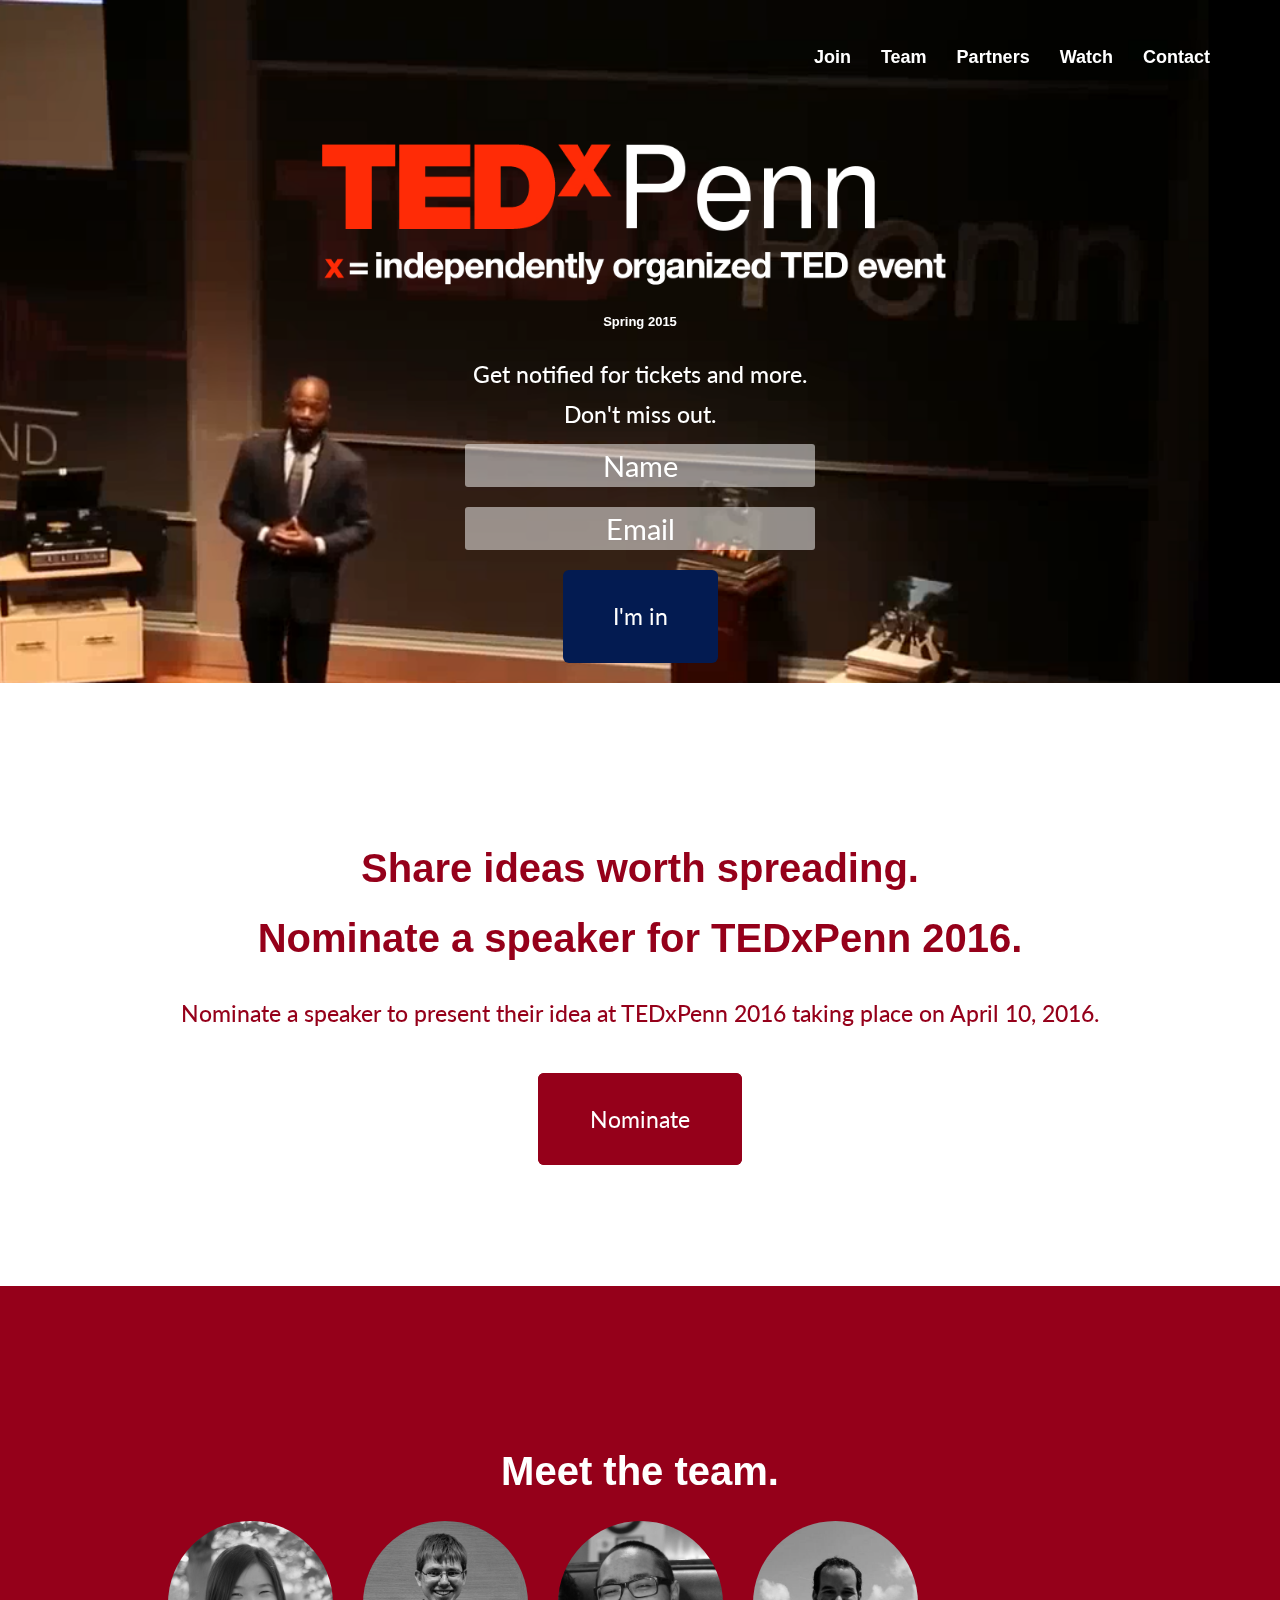
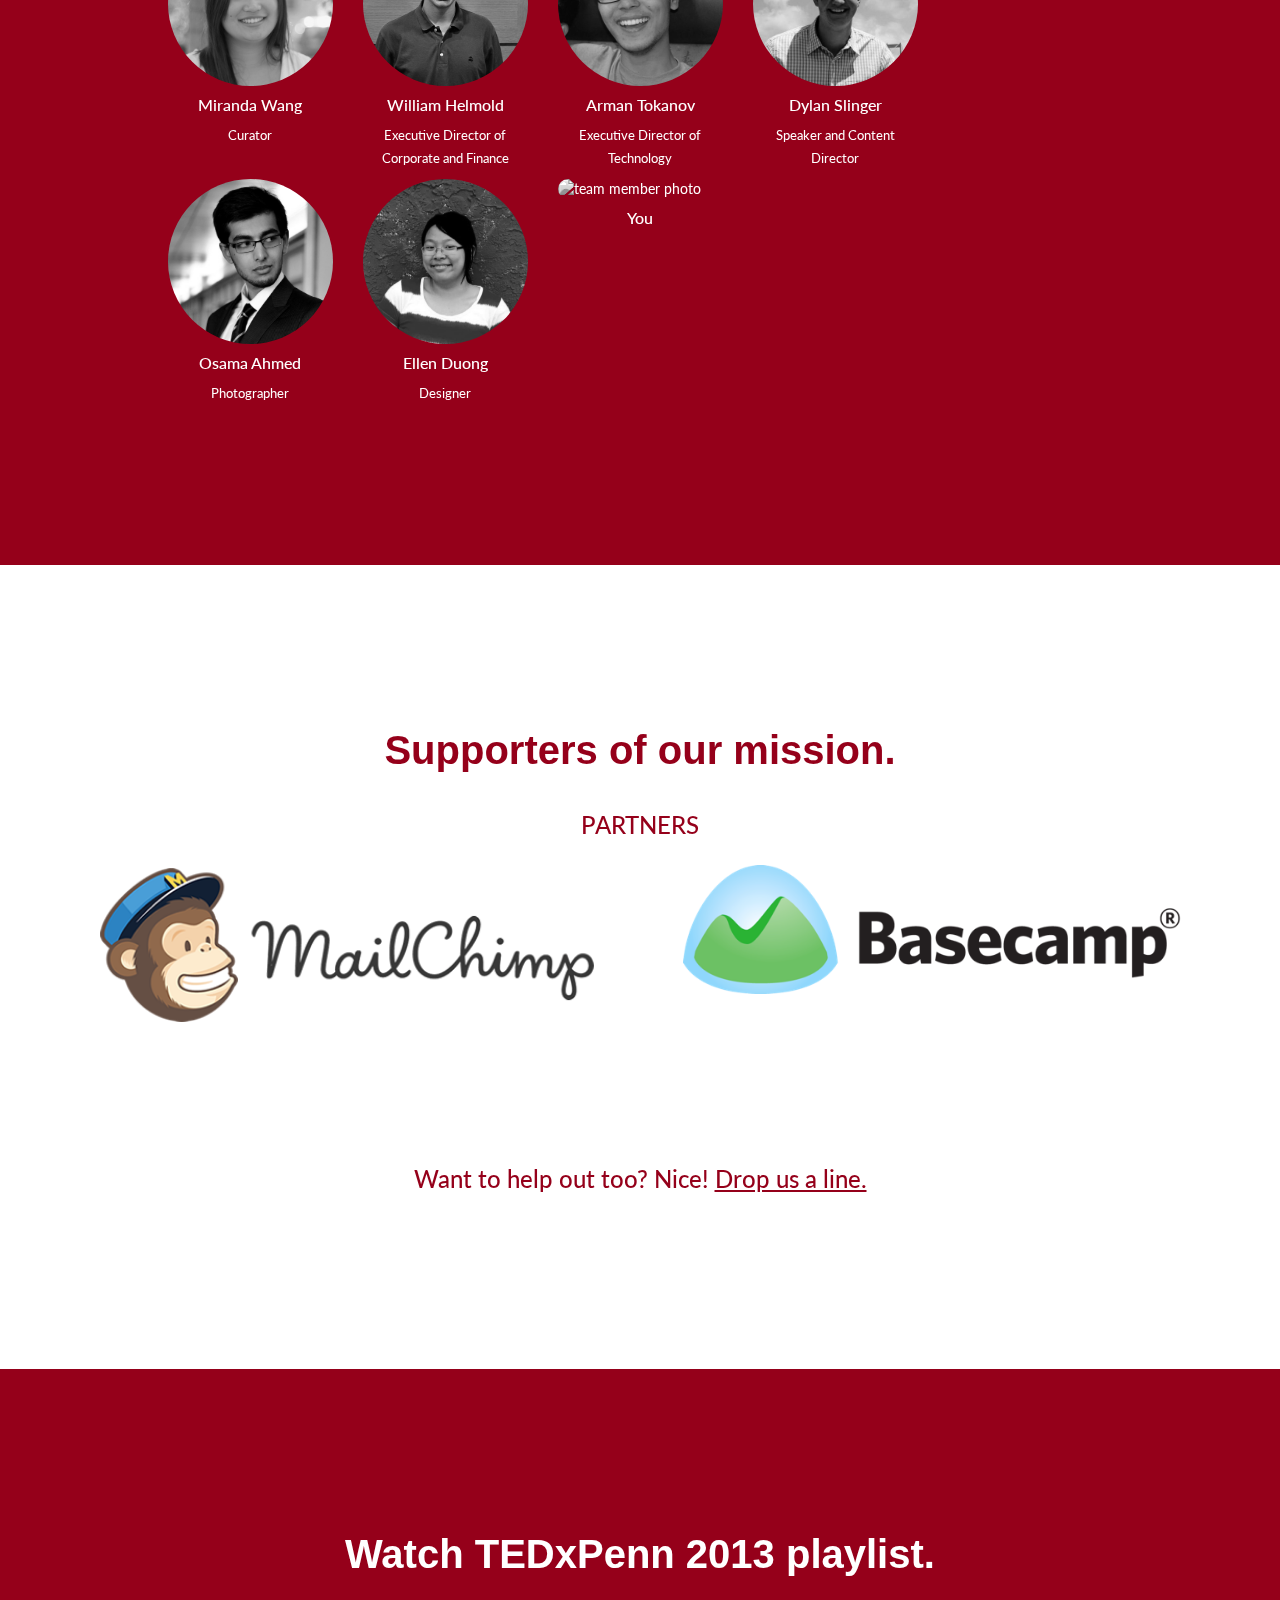
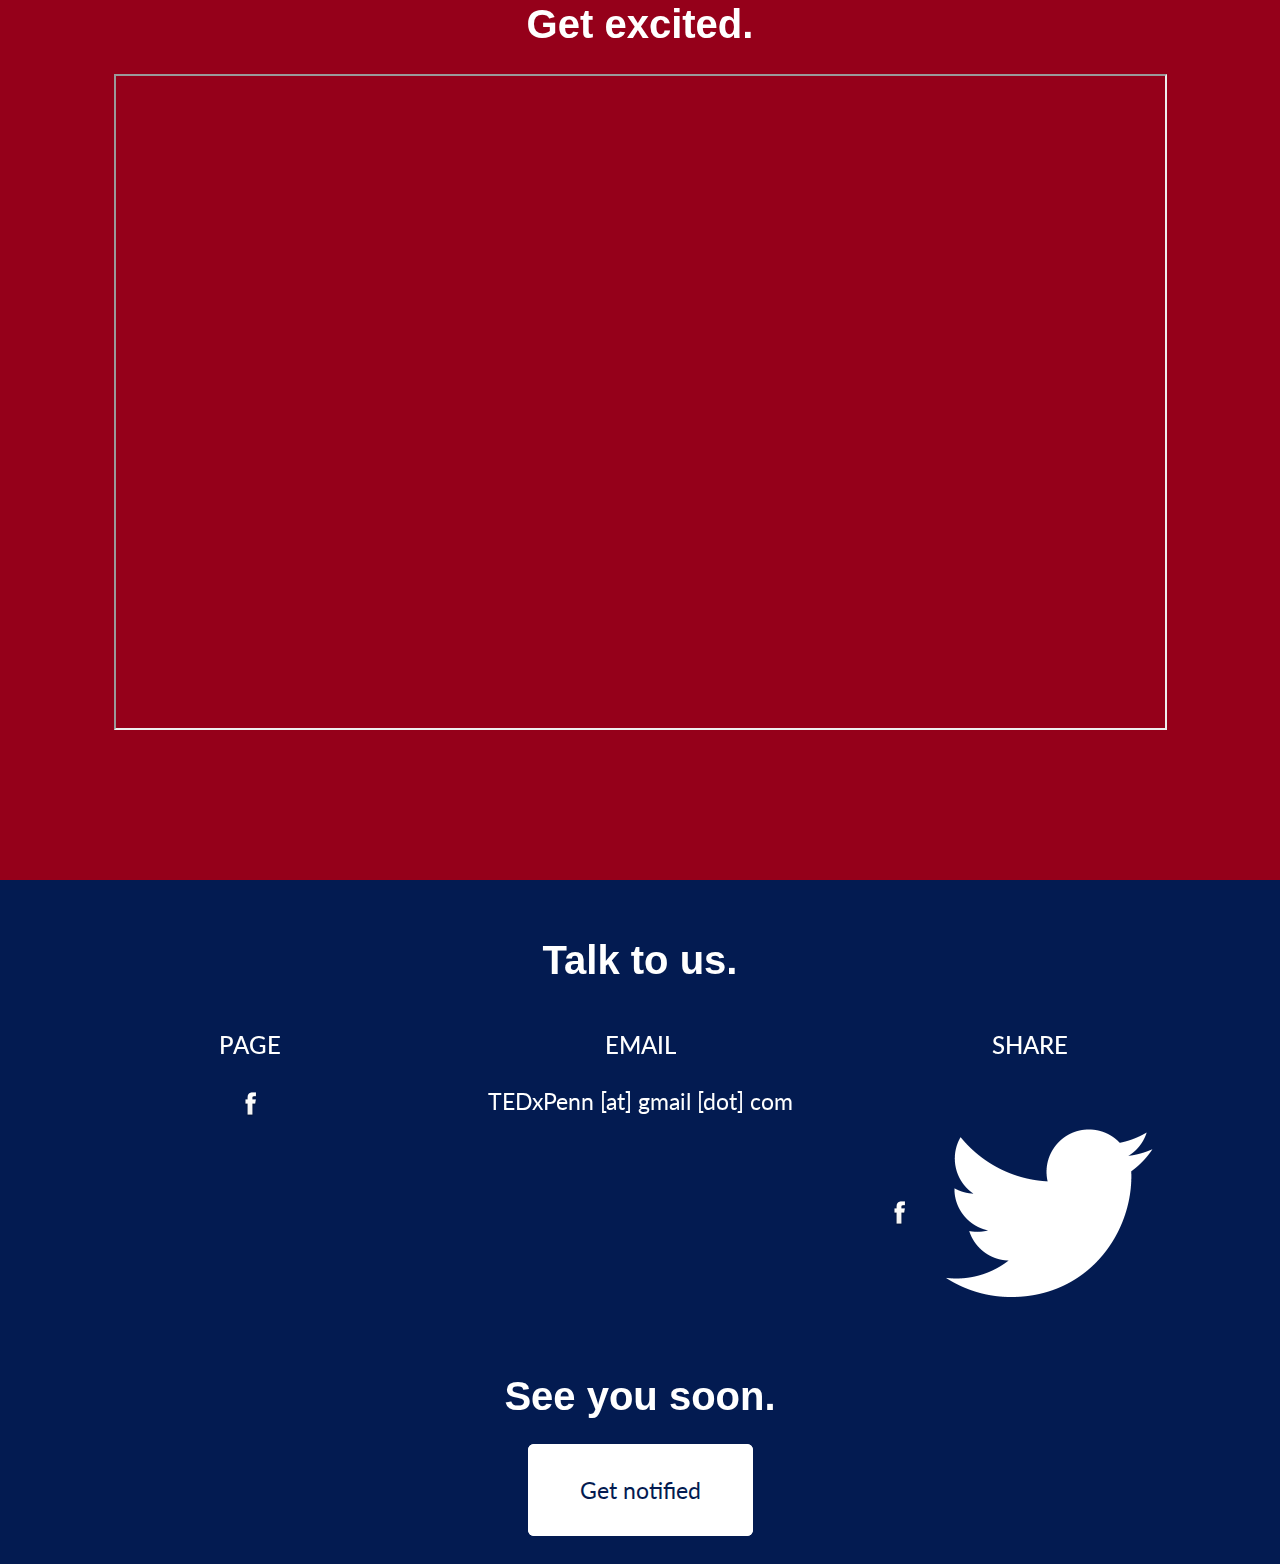
==== commit e71d8ee3: "Updated index.html for nominations" ====
--- a/index.html
+++ b/index.html
@@ -154,11 +154,11 @@
         <div class="container">
             <div class="row">
                 <div class="col-lg-12 text-center">
-                    <h2 class="section-heading red ted-font">Spread ideas worth spreading.<br>Join us.</h2>
-                    <h2 class="red">Apply to TEDxPenn 2015 organizing team by Friday, Sept. 5th @ 11:59pm.</h2><br><br><br>
-                    <a href="https://docs.google.com/forms/d/1JO6T2Loq5fiRt_en_wNxht_g2SR8WCumhqSYlgRSYCA/viewform" 
+                    <h2 class="section-heading red ted-font">Share ideas worth spreading.<br>Nominate a speaker for TEDxPenn 2016.</h2>
+                    <h2 class="red">Nominate a speaker to present their idea at TEDxPenn 2016 taking place on April 10, 2016.</h2><br><br><br>
+                    <a href="https://docs.google.com/forms/d/1w3MdXpmfV5B07dEQsVaNWJll11UnWL6zAtUP4ElSrTA/viewform?c=0&w=1" 
                             target="_blank" class="button red" id="apply">
-                        Apply
+                        Nominate
                     </a>
                 </div>
             </div>
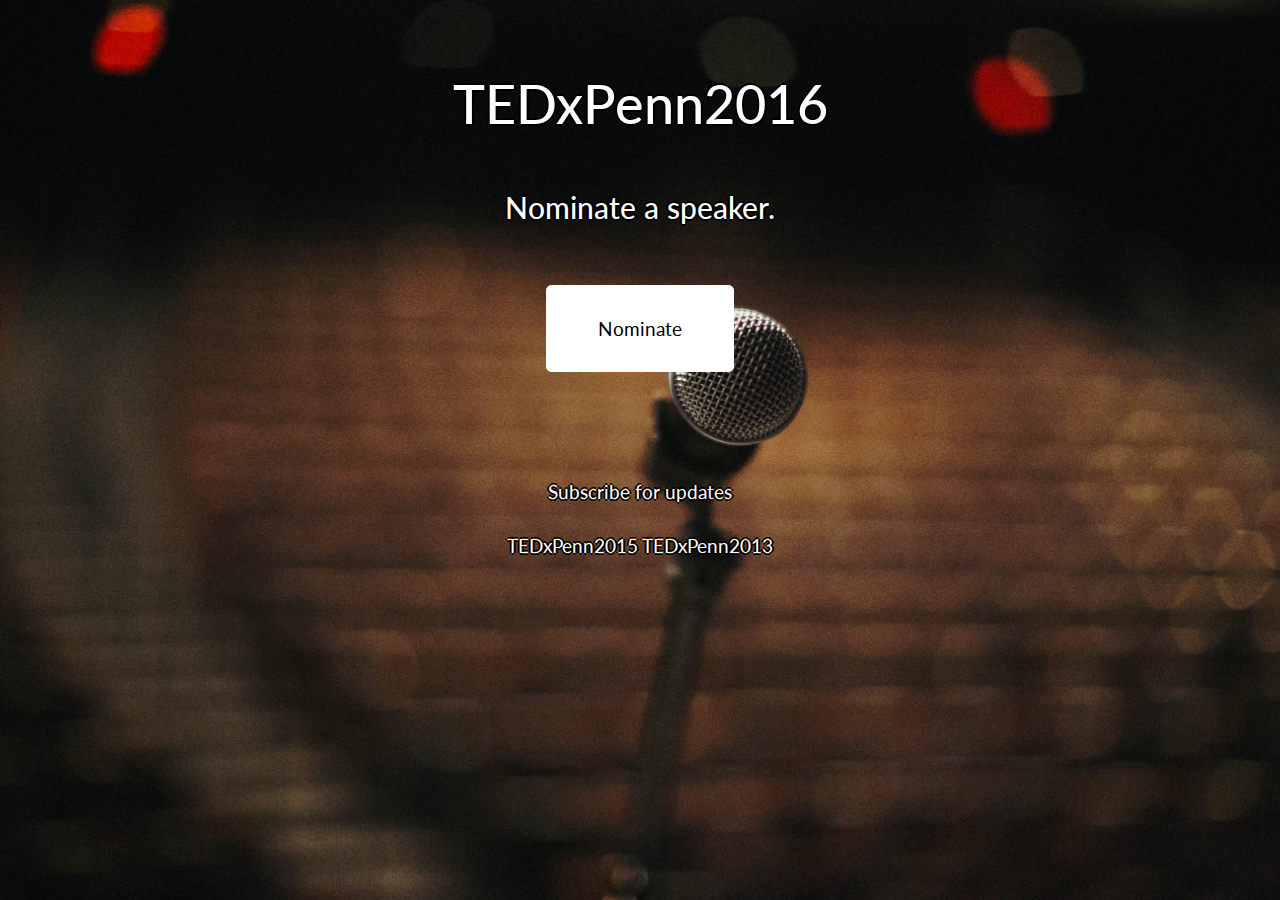
==== commit 7e626d63: "updated index for nominations" ====
--- a/index.html
+++ b/index.html
@@ -1,397 +1,56 @@
 <!DOCTYPE html>
-<html lang="en" xmlns="http://www.w3.org/1999/xhtml" 
-    xmlns:og="http://opengraphprotocol.org/schema/" 
-    xmlns:fb="http://developers.facebook.com/schema/">
+<html>
+    <head>
+        <meta name = "viewport" content="width=device-width, initial-scale=0.55">
+        <link href='http://fonts.googleapis.com/css?family=Lato:100' rel='stylesheet' 
+        type='text/css'>
+        <link href="css/bootstrap.css" rel="stylesheet">
+        <link href="css/2016.css" rel="stylesheet">
+        <title>TEDxPenn</title>
+    </head>
+    <body>
+        <br>
+        <br>
+        <center>
+            <h1>TEDxPenn2016</h1>
+            <br>
+            <h2>Nominate a speaker.</h2>
+            <br>
+            <br>
+            <br>
+            <row>
+                <div class="col-xs-offset-4 col-xs-4">
+                    <a class="button" href="https://docs.google.com/forms/d/1w3MdXpmfV5B07dEQsVaNWJll11UnWL6zAtUP4ElSrTA/viewform?c=0&w=1">Nominate</a> 
+                </div>
+            </row>
+            <br>
+            <br>
+            <br>
+            <!--<a target="_blank" href="roles.pdf">Role descriptions</a>-->
+            <br>
+            <br>
+            <br>
+            <a target="_blank" href="https://docs.google.com/forms/d/1sdHmjMzsGASIdUgvTIoXC0RQLJNLHDoHKZWgAvU4Xmg/viewform">Subscribe for updates</a>
+            <br>
+            <br>
+            <a href="2015">TEDxPenn2015</a>
+            <a target="_blank" href="https://www.youtube.com/watch?v=cl3yeLffsEE&list=PLsRNoUx8w3rM6SQzz6Bx3iY-ggjrY9UUf">TEDxPenn2013</a>
+        </center>
+    </body>
+</html>
 
-<head>
-
-    <meta charset="utf-8">
-    <meta http-equiv="X-UA-Compatible" content="IE=edge">
-    <meta name = "viewport" content="width=device-width, initial-scale=1">
-    <meta name = "keywords" content = "TED, TEDx, Penn, TEDxPenn, UPenn" />
-    <meta name = "description" property="og:description" content = "In the spirit of ideas worth spreading, TED has created a program called TEDx.
-TEDx is a program of local, self-organized events that bring people together to share a TED-like experience. Our event is call TEDx (place), where x=independently organized TED event. At our TEDx (place) event, TEDTalks video and live speakers will combine to spark deep discussion and connection in a small group.
-The TED Conference provides general guidance for the TEDx program, but individual TEDx events, including ours, are self-organized." />
-    <meta name="author" content="">
-    <meta property="og:title" content="TEDxPenn" />
-    <meta property="og:type" content="website" />
-    <meta property="og:url" content="http://tedxpenn.com/" />
-  <meta property="og:image" content="" />
-
-    <title>TEDxPenn</title>
-    <link rel="shortcut icon" href="img/TEDxPenn.ico" >
-
-    <!-- Bootstrap Core CSS -->
-    <link href="css/bootstrap.min.css" rel="stylesheet">
-
-    <!-- Custom CSS -->
-    <link href="css/agency.css" rel="stylesheet">
-
-    <!-- Custom Fonts -->
-    <link href='http://fonts.googleapis.com/css?family=Lato:300' rel='stylesheet' 
-        type='text/css'>
-
-    <!-- HTML5 Shim and Respond.js IE8 support of HTML5 elements and media queries -->
-    <!-- WARNING: Respond.js doesn't work if you view the page via file:// -->
-    <!--[if lt IE 9]>
-        <script src="https://oss.maxcdn.com/libs/html5shiv/3.7.0/html5shiv.js"></script>
-        <script src="https://oss.maxcdn.com/libs/respond.js/1.4.2/respond.min.js"></script>
-    <![endif]-->
-    <meta name="viewport" content="initial-scale=1">
-
-</head>
-
-<body id="page-top" class="index">
-
-    <!-- Navigation -->
-    <nav class="navbar navbar-default navbar-fixed-top">
-        <div class="container">
-            <!-- Brand and toggle get grouped for better mobile display -->
-            <div class="navbar-header page-scroll">
-                <button type="button" class="navbar-toggle" data-toggle="collapse" data-target="#bs-example-navbar-collapse-1">
-                    <span class="sr-only">Toggle navigation</span>
-                    <span class="icon-bar"></span>
-                    <span class="icon-bar"></span>
-                    <span class="icon-bar"></span>
-                </button>
-                <a class="navbar-brand page-scroll" href="#page-top" 
-                        id="notify">
-                    Get notified
-                </a>
-            </div>
-
-            <!-- Collect the nav links, forms, and other content for toggling -->
-            <div class="collapse navbar-collapse" id="bs-example-navbar-collapse-1">
-                <ul class="nav navbar-nav navbar-right ted-font" id="navbar-tabs">
-                    <li class="hidden">
-                        <a href="#page-top"></a>
-                    </li>
-                    <li>
-                        <a class="page-scroll" href="#join">Join</a>
-                    </li>
-                    <li>
-                        <a class="page-scroll" href="#team">Team</a>
-                    </li>
-                    <li>
-                        <a class="page-scroll" href="#partners">Partners</a>
-                    </li>
-                    <li>
-                        <a class="page-scroll" href="#watch">Watch</a>
-                    </li>
-                    <li>
-                        <a class="page-scroll" href="#contact">Contact</a>
-                    </li>
-                </ul>
-            </div>
-            <!-- /.navbar-collapse -->
-        </div>
-        <!-- /.container-fluid -->
-    </nav>
-
-    <!-- Header -->
-    <header>
-        <div class="container">
-            <video autoplay loop poster="css/main.png" id="bgvid">
-                <source src="video/main.mp4" type="video/mp4">
-            </video>
-            <center>
-                <a href="http://tedxpenn.com/">
-                    <img id="logo" src="img/logo.png" alt="TEDxPenn logo">
-                </a><br>
-                <p class="ted-font" id="date">Spring 2015</p>
-                <h2>Get notified for tickets and more.<br>
-                Don't miss out.</h2>
-                
-                <!-- Begin MailChimp Signup Form -->
-                <div id="mc_embed_signup">
-                    <form action="//tedxpenn.us8.list-manage.com/subscribe/post?u=0147fbad28e757b2425738e3f&amp;id=d2eab84c00" 
-                            method="post" id="mc-embedded-subscribe-form" 
-                            name="mc-embedded-subscribe-form" class="validate" 
-                            target="_blank" novalidate>
-	
-                        <div class="mc-field-group mce-email-div">
-	                        <input type="text" value="" name="FNAME" 
-	                                class="required" id="mce-FNAME" 
-	                                placeholder="Name">
-                        </div><br>
-                        
-                        <div class="mc-field-group mce-email-div">
-	                        <input type="email" value="" name="EMAIL" 
-	                                class="required email" id="mce-EMAIL" 
-	                                placeholder="Email">
-                        </div><br>
-
-                        <div id="mce-responses" class="clear">
-		                    <div class="response" id="mce-error-response" 
-		                            style="display:none"></div>
-		                    <div class="response" id="mce-success-response" 
-		                            style="display:none"></div>
-	                    </div>    
-	                
-	                    <!-- real people should not fill this in and expect good 
-	                    things - do not remove this or risk form bot signups-->
-                        <div style="position: absolute; left: -5000px;">
-                            <input type="text" name="b_0147fbad28e757b2425738e3f_d2eab84c00" 
-                                    tabindex="-1" value="">
-                        </div>
-    
-                        <div class="clear">
-                            <input type="submit" value="I'm in" 
-                                    name="subscribe" id="mc-embedded-subscribe" 
-                                    class="button blue">
-                        </div>
-                    </form>
-                </div>
-
-                <!--End mc_embed_signup-->
-            
-            </center>
-        </div>
-    </header>
-
-    <!-- Join section -->
-    <section id="join" class="white-bcg">
-        <div class="container">
-            <div class="row">
-                <div class="col-lg-12 text-center">
-                    <h2 class="section-heading red ted-font">Share ideas worth spreading.<br>Nominate a speaker for TEDxPenn 2016.</h2>
-                    <h2 class="red">Nominate a speaker to present their idea at TEDxPenn 2016 taking place on April 10, 2016.</h2><br><br><br>
-                    <a href="https://docs.google.com/forms/d/1w3MdXpmfV5B07dEQsVaNWJll11UnWL6zAtUP4ElSrTA/viewform?c=0&w=1" 
-                            target="_blank" class="button red" id="apply">
-                        Nominate
-                    </a>
-                </div>
-            </div>
-
-        </div>
-    </section>
-
-    <!-- Team Section -->
-    <section id="team" class="bg-light-gray red-bcg">
-        <div class="container">
-            <div class="row">
-                <div class="col-lg-12 text-center">
-                    <h2 class="section-heading ted-font white">Meet the team.</h2>
-                </div>
-            </div>
-            
-            <!-- FIRST ROW -->
-            <div class="row">
-                <div class="col-md-2 col-md-offset-1 col-xs-6 portfolio-item">
-                    <img src="img/Miranda.jpg" class="img-responsive portraits"
-                            alt="team member photo" data-container="body"
-                            data-toggle="popover" data-placement="bottom" 
-                            data-content="Miranda is awesome.">
-                    <div class="portfolio-caption">
-                        <center><h4 class="white">Miranda Wang</h4>
-                        <p class="white">Curator</p></center>
-                    </div>
-                </div>
-                
-                <div class="col-md-2 col-xs-6 portfolio-item">
-                    <img src="img/Will.jpg" class="img-responsive portraits"
-                            alt="team member photo" data-container="body"
-                            data-toggle="popover" data-placement="bottom" 
-                            data-content="Will is awesome.">
-                    <div class="portfolio-caption">
-                        <center><h4 class="white">William Helmold</h4>
-                        <p class="white">
-                            Executive Director of Corporate and Finance
-                        </p></center>
-                    </div>
-                </div>
-                
-                <div class="col-md-2 col-xs-6 portfolio-item">
-                    <img src="img/Arman.jpg" class="img-responsive portraits"
-                            alt="team member photo" data-container="body"
-                            data-toggle="popover" data-placement="bottom" 
-                            data-content="Arman is a junior from Astana, Kazakhstan. He likes developing websites (do you like this one?), listening to Russian hip-hop, and reading Financial Times. Arman's favorite dish is finely-cooked Kazakh-style horse meat (miss it!).">
-                    <div class="portfolio-caption">
-                        <center><h4 class="white">Arman Tokanov</h4>
-                        <p class="white">
-                            Executive Director of Technology
-                        </p></center>
-                    </div>
-                </div>
-                
-                <div class="col-md-2 col-xs-6 portfolio-item">
-                    <img src="img/Dylan.jpg" class="img-responsive portraits"
-                            alt="team member photo" data-container="body"
-                            data-toggle="popover" data-placement="bottom" 
-                            data-content="Dylan is awesome.">
-                        <center><h4 class="white">Dylan Slinger</h4>
-                        <p class="white">
-                            Speaker and Content Director
-                        </p></center>
-                    </div>
-                </div>
-            
-            <!-- SECOND ROW -->    
-            <div class="row">
-                <div class="col-md-2 col-md-offset-1 col-xs-6 portfolio-item">
-                    <img src="img/Osama.jpg" class="img-responsive portraits"
-                            alt="team member photo" data-container="body"
-                            data-toggle="popover" data-placement="bottom" 
-                            data-content="Osama is a junior from Toronto, Canada. To balance out his academic life, he likes to unleash his creative side through photography, improvising on the piano and blogging..">
-                    <div class="portfolio-caption">
-                        <center><h4 class="white">Osama Ahmed</h4>
-                        <p class="white">Photographer</p></center>
-                    </div>
-                </div>
-                
-                <div class="col-md-2 col-xs-6 portfolio-item">
-                    <img src="img/Ellen.jpg" class="img-responsive portraits"
-                            alt="team member photo" data-container="body"
-                            data-toggle="popover" data-placement="bottom" 
-                            data-content="Ellen is awesome.">
-                    <div class="portfolio-caption">
-                        <center><h4 class="white">Ellen Duong</h4>
-                        <p class="white">
-                            Designer
-                        </p></center>
-                    </div>
-                </div>
-                
-                <div class="col-md-2 col-xs-6 portfolio-item">
-                    <a href="#join" class="page-scroll"><img src="img/you.jpg" class="img-responsive portraits"
-                            alt="team member photo" data-container="body"
-                            data-toggle="popover" data-placement="bottom" 
-                            data-content="Click to apply."></a>
-                    <div class="portfolio-caption">
-                        <center><h4 class="white">You</h4></center>
-                    </div>
-                </div>
-            
-            </div>
-
-        </div>
-    </section>
-
-    <!-- Partners Section -->
-    <section id="partners" class="white-bcg">
-        <div class="container">
-            <div class="row">
-                <div class="col-lg-12 text-center">
-                    <h2 class="section-heading red ted-font">Supporters of our mission.</h2>
-                    <h3 class="red">PARTNERS</h3>
-                </div>
-            </div>
-            <div class="row">
-                <div class="col-xs-6">
-                    <center>
-                        <a href="http://mailchimp.com/" target="_blank">
-                            <img src="img/MailChimp.png" alt="MailChimp logo" class="partners">
-                        </a>
-                    </center>
-                </div>
-                <div class="col-xs-6">
-                    <center>
-                        <a href="https://basecamp.com/" target="_blank">
-                            <img src="img/Basecamp.png" alt="Basecamp logo" class="partners">
-                        </a>
-                    </center>
-                </div>
-            </div>
-            <div class="row">
-                <div class="col-xs-12">
-                    <center><h3 class="red red-link">Want to help out too? Nice! <a class="page-scroll underline" href="#contact">Drop us a line.</a></h3></center>
-                </div>
-            </div>
-        </div>
-    </section>
-
-    <!-- Watch Section -->
-    <section id="watch" class="red-bcg">
-        <div class="container">
-            <div class="row">
-                <div class="col-lg-12 text-center">
-                    <h2 class="section-heading ted-font white">Watch TEDxPenn 2013 playlist.<br>
-                    Get excited.</h2>
-                </div>
-            </div>
-            <div class="row">
-                <center>
-                    <div style='position: relative; width: 90%; height: 0px; 
-                            padding-bottom: 56%;'>
-                        <iframe style='position: absolute; left: 0px; top: 0px; 
-                                width: 100%; height: 100%' src="//www.youtube.com/embed/videoseries?list=PLsRNoUx8w3rM6SQzz6Bx3iY-ggjrY9UUf" frameborder="1" allowfullscreen></iframe>
-                    </div>
-                </center>
-            </div>
-        </div>
-    </section>
-
-    <footer id="contact" class="blue">
-        <div class="container white">
-            <div class="row">
-                <div class="col-lg-12 text-center">
-                    <h2 class="section-heading ted-font">Talk to us.</h2>
-                </div>
-            </div>
-            
-            <div class="row">
-                <div class="col-xs-4">
-                    <h3>PAGE</h3>
-                </div>
-                <div class="col-xs-4">
-                    <h3>EMAIL</h3>
-                </div>
-                <div class="col-xs-4">
-                    <h3>SHARE</h3>
-                </div>
-            </div>
-                  
-            <div class="row">
-                <div class="col-xs-4">
-                    <a href="https://www.facebook.com/tedxupenn" target="_blank">
-                        <img src="img/facebook.png" alt="facebook icon">
-                    </a>
-                </div>
-                <div class="col-xs-4">
-                    TEDxPenn [at] gmail [dot] com
-                </div>
-                <div class="col-xs-4">
-                    <a href="http://www.facebook.com/share.php?u=https://www.tedxpenn.com/" target="_blank">
-                        <img src="img/facebook.png" alt="facebook icon">
-                    </a>
-                           
-                    <a href="http://twitter.com/share" target="_blank">
-                        <img src="img/twitter.png" alt="twitter icon">
-                    </a>
-                </div>
-            </div>
-            
-             <div class="row">
-                <div class="col-lg-12 text-center">
-                    <h2 class="section-heading ted-font">See you soon.</h2>
-                </div>
-            </div><br>
-            
-            <div class="row">
-                <div class="col-xs-12">
-                    <a class="page-scroll button" href="#page-top" id="notify-bottom">
-                        Get notified
-                    </a>
-                </div>
-            </div><br>
-        </div>
-    </footer>
-
-
-    <!-- jQuery Version 1.11.0 -->
-    <script src="js/jquery-1.11.0.js"></script>
-
-    <!-- Bootstrap Core JavaScript -->
-    <script src="js/bootstrap.min.js"></script>
-
-    <!-- Plugin JavaScript -->
-    <script src="http://cdnjs.cloudflare.com/ajax/libs/jquery-easing/1.3/jquery.easing.min.js"></script>
-    <script src="js/classie.js"></script>
-    <script src="js/cbpAnimatedHeader.js"></script>
-
-    <!-- Custom Theme JavaScript -->
-    <script src="js/agency.js"></script>
-
-</body>
-
-</html>
+<!-- jQuery Version 1.11.0 -->
+<script src="js/jquery-1.11.0.js"></script>
+<!--
+<script>
+    $(document).ready(function(){
+        var colors = ['#1abc9c', '#2ecc71', '#3498db', '#9b59b6', '#34495e',
+                      '#16a085', '#27ae60', '#2980b9', '#8e44ad', '#2c3e50',
+                      '#e67e22', '#e74c3c', '#95a5a6', '#f39c12', '#d35400',
+                      '#c0392b', '#7f8c8d'];
+        var currentColor = colors[Math.ceil(Math.random() * 17)];
+        $('body').css('background-color', currentColor);
+        $('.button').css('color', currentColor);
+    });
+</script>
+-->
--- a/css/2016.css
+++ b/css/2016.css
@@ -0,0 +1,30 @@
+body {
+    color: #fff;
+    font-family: Lato;
+    font-size: 19px;
+    background: url('background-image.jpg') no-repeat center center fixed;
+    background-size: cover;
+    text-shadow: -2px 0 black, 0 2px black, 2px 0 black, 0 -2px black;
+}
+
+a, a:hover {
+    color: #fff;
+}
+
+h1 {
+    font-size: 54px;
+}
+
+.button {
+    background-color: #fff;
+    border: 2px solid #fff;
+    border-radius: 6px;
+    padding: 30px 50px;
+    margin-bottom: 20px;
+    color: black;
+    text-shadow: none;
+}
+
+.button:hover {
+    color: black;
+}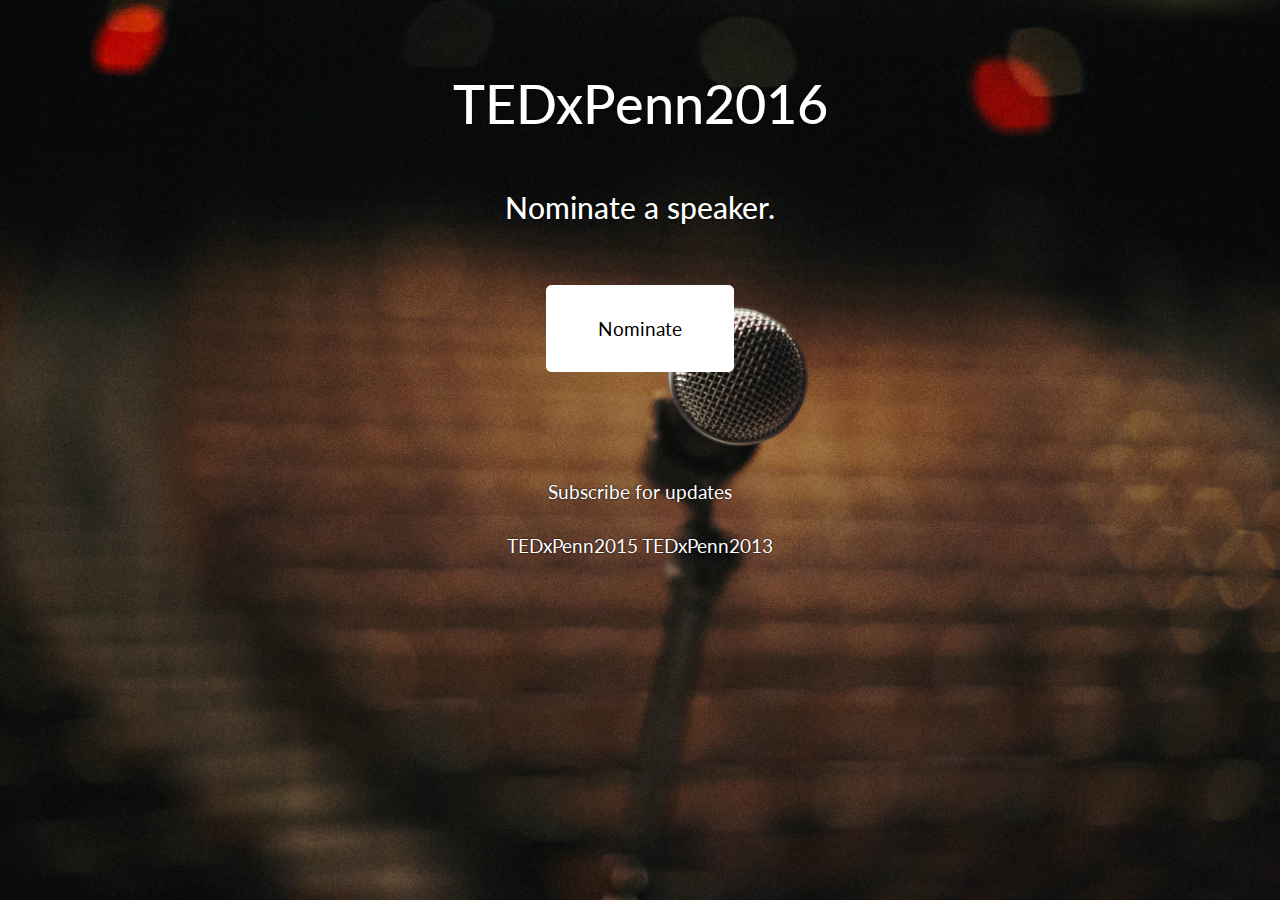
==== commit ee4e05af: "thicker font" ====
--- a/index.html
+++ b/index.html
@@ -2,7 +2,7 @@
 <html>
     <head>
         <meta name = "viewport" content="width=device-width, initial-scale=0.55">
-        <link href='http://fonts.googleapis.com/css?family=Lato:100' rel='stylesheet' 
+        <link href='http://fonts.googleapis.com/css?family=Lato:400' rel='stylesheet' 
         type='text/css'>
         <link href="css/bootstrap.css" rel="stylesheet">
         <link href="css/2016.css" rel="stylesheet">
--- a/css/2016.css
+++ b/css/2016.css
@@ -4,7 +4,7 @@
     font-size: 19px;
     background: url('background-image.jpg') no-repeat center center fixed;
     background-size: cover;
-    text-shadow: -2px 0 black, 0 2px black, 2px 0 black, 0 -2px black;
+    text-shadow: 0px 0px 2px #000;
 }
 
 a, a:hover {
@@ -27,4 +27,4 @@
 
 .button:hover {
     color: black;
-}+}
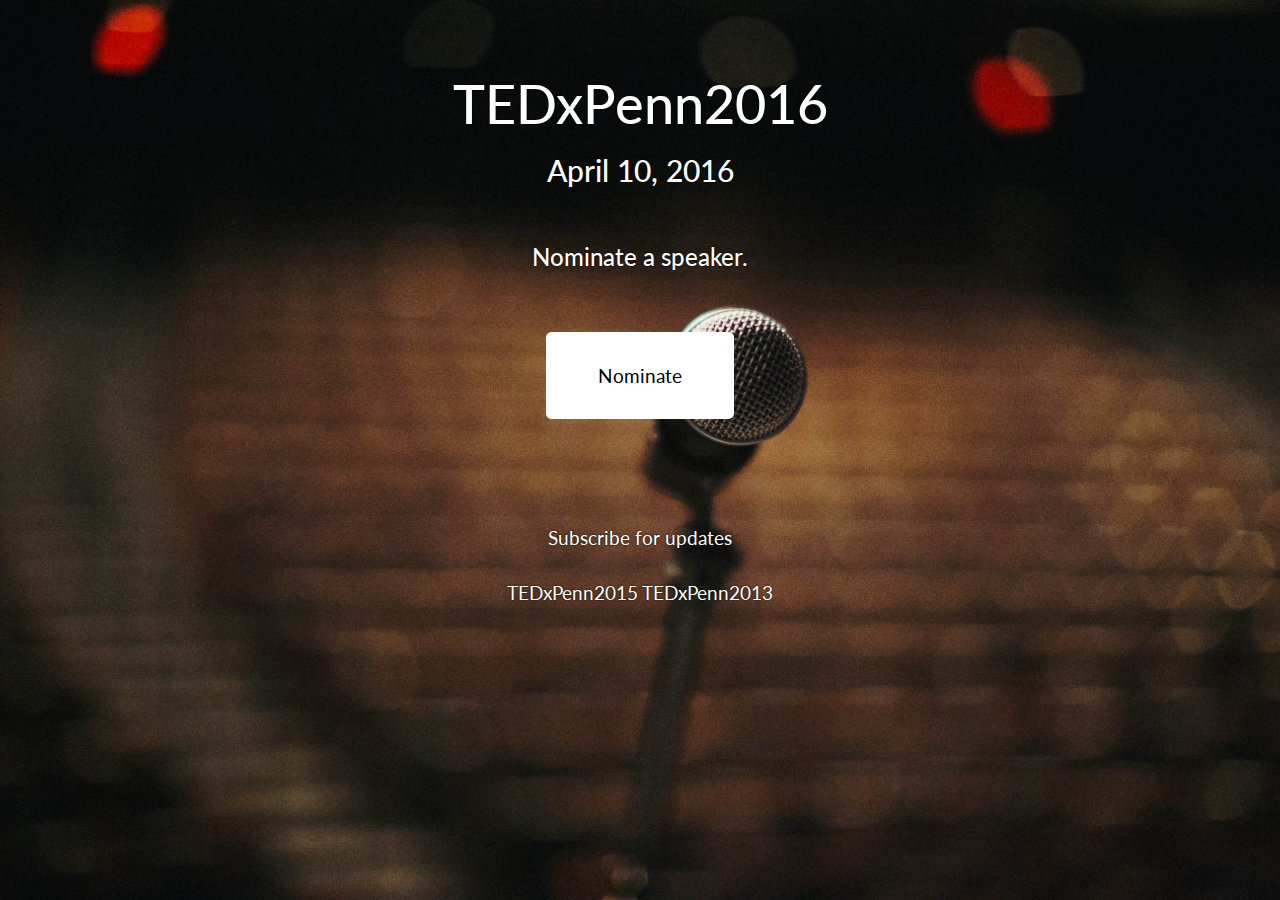
==== commit 8947ea21: "added date" ====
--- a/index.html
+++ b/index.html
@@ -13,8 +13,9 @@
         <br>
         <center>
             <h1>TEDxPenn2016</h1>
+            <h2>April 10, 2016</h2>
             <br>
-            <h2>Nominate a speaker.</h2>
+            <h3>Nominate a speaker.</h3>
             <br>
             <br>
             <br>
